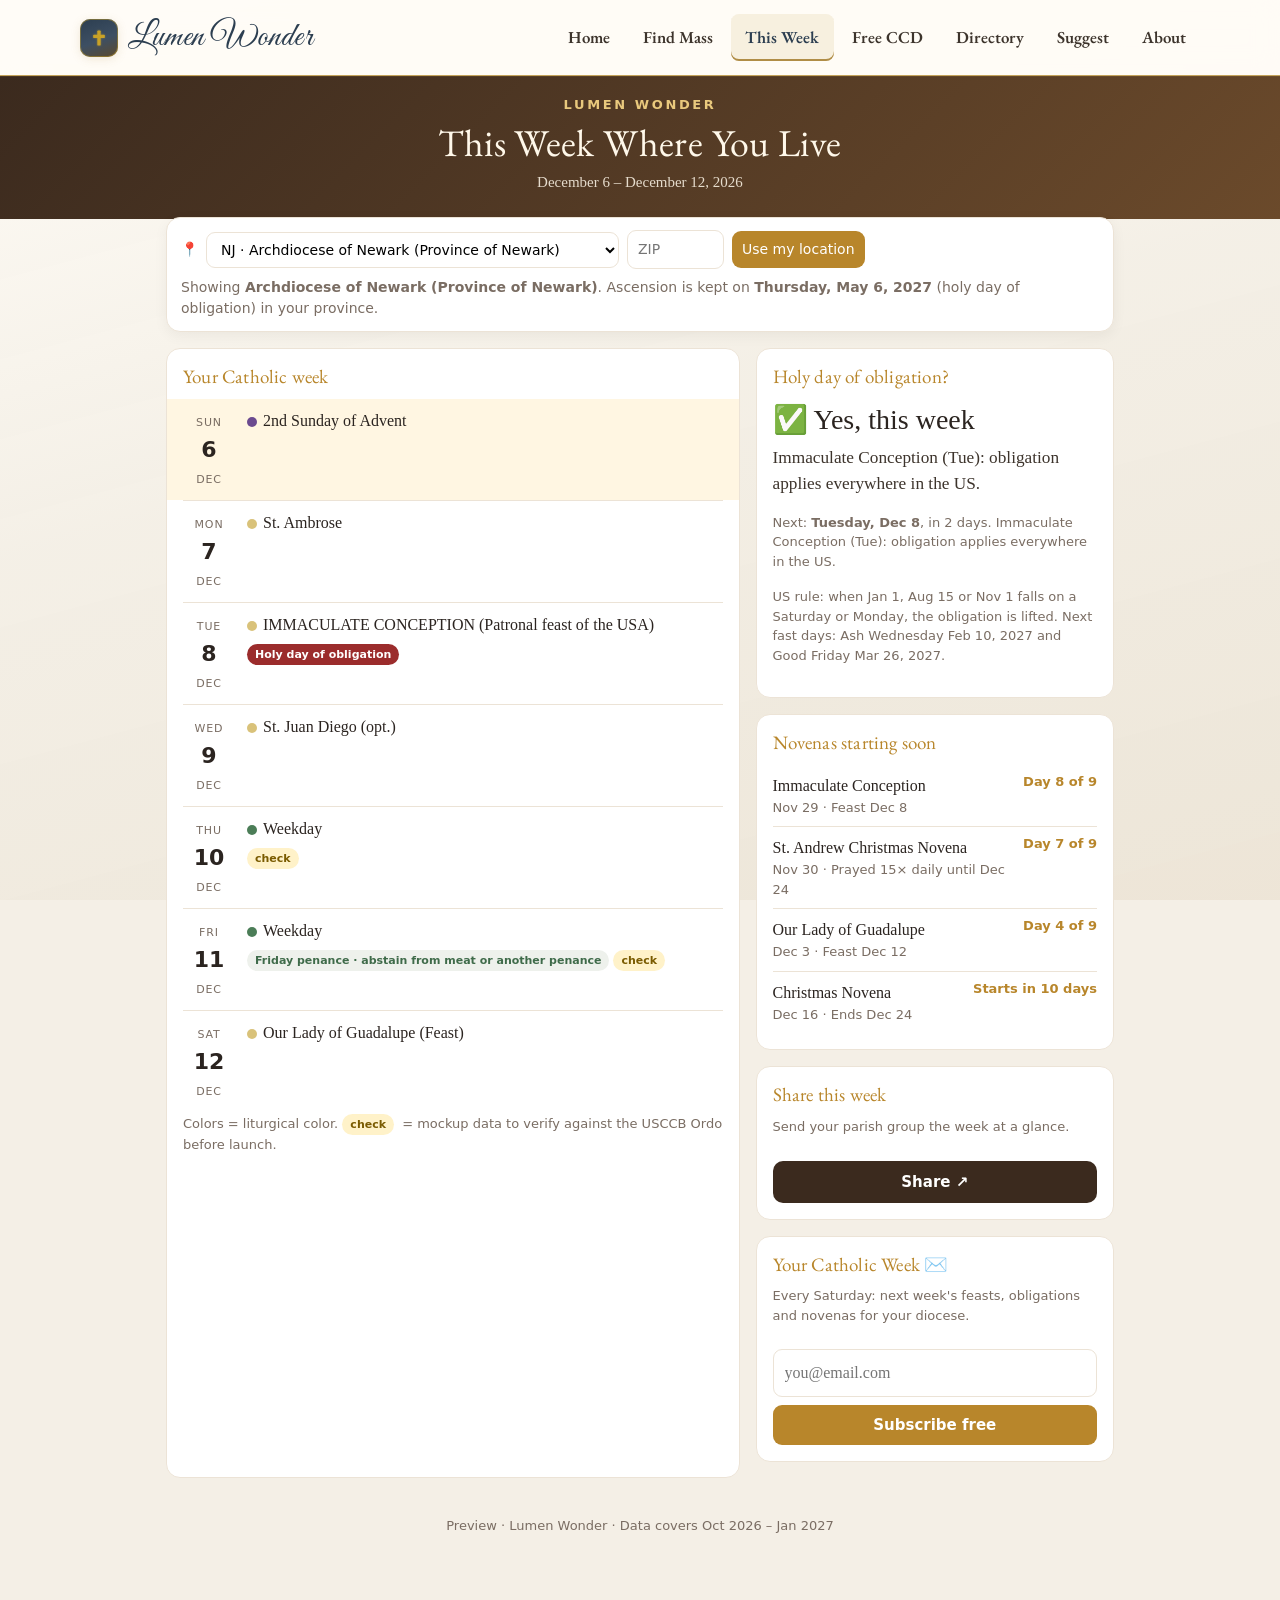
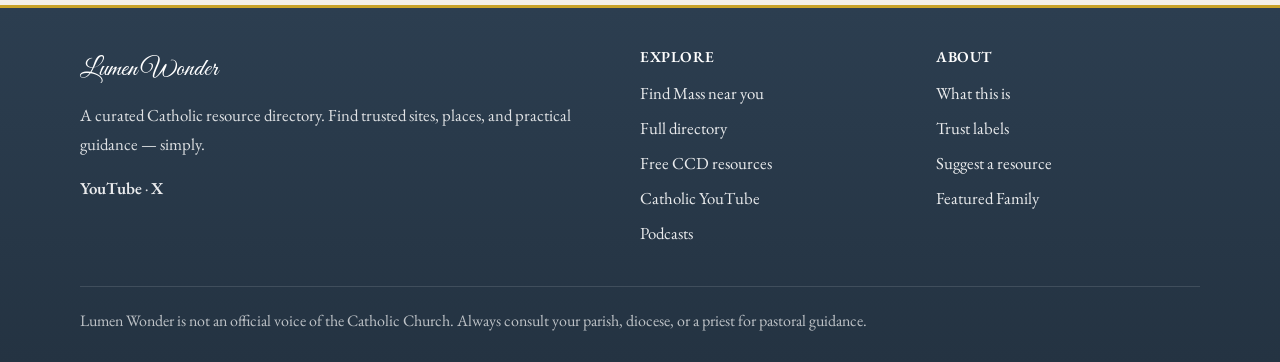
==== this-week.html @ 6d3cb836 "Add This Week tab: location-aware Catholic week page" ====
<!DOCTYPE html>
<html lang="en">
<head>
  <meta charset="UTF-8">
  <meta name="viewport" content="width=device-width, initial-scale=1.0">
  <title>This Week Where You Live — Lumen Wonder</title>
  <meta name="description" content="Your Catholic week by location: feasts, holy days of obligation, Friday abstinence, and novenas starting soon.">
  <link rel="preconnect" href="https://fonts.googleapis.com">
  <link rel="preconnect" href="https://fonts.gstatic.com" crossorigin>
  <link href="https://fonts.googleapis.com/css2?family=EB+Garamond:ital,wght@0,400;0,500;0,600;0,700;1,400;1,500&family=Great+Vibes&display=swap" rel="stylesheet">
  <link rel="stylesheet" href="css/styles.css">
<style>
.tw{--bg:#fbf7f0;--card:#fff;--ink:#2b2420;--mute:#7a6d63;--gold:#b8862b;--red:#9b2c2c;--green:#3f6b4a;--violet:#5b3f7a;--line:#ece3d6}
.tw *{box-sizing:border-box}
.tw{margin:0;font:16px/1.5 Georgia,"Times New Roman",serif;background:var(--bg);color:var(--ink)}
.tw .tw-hero{background:linear-gradient(135deg,#3b2a1e,#6b4a2b);color:#fff8ea;padding:22px 20px 26px;text-align:center}
.tw .tw-hero .brand{font:600 13px/1 system-ui,sans-serif;letter-spacing:.2em;text-transform:uppercase;color:#e9c97d}
.tw .tw-hero h1{margin:8px 0 4px;font-size:clamp(26px,5vw,38px);font-weight:normal}
.tw .tw-hero p{margin:0;opacity:.85;font-size:15px}
.tw .wrap{max-width:980px;margin:0 auto;padding:16px}
.tw .loc{display:flex;flex-wrap:wrap;gap:8px;align-items:center;background:var(--card);border:1px solid var(--line);border-radius:14px;padding:12px 14px;margin-top:-18px;box-shadow:0 4px 14px #0000000d;font-family:system-ui,sans-serif;font-size:14px}
.tw .loc select,.tw .loc button,.tw .loc input{font:inherit;padding:8px 10px;border-radius:9px;border:1px solid var(--line);background:#fff}
.tw .loc button{background:var(--gold);color:#fff;border:0;cursor:pointer}
.tw .loc .where{flex-basis:100%;color:var(--mute)}
.tw .grid{display:grid;grid-template-columns:1.6fr 1fr;gap:16px;margin-top:16px}
@media(max-width:760px){.tw .grid{grid-template-columns:1fr}}
.tw .card{background:var(--card);border:1px solid var(--line);border-radius:14px;padding:16px}
.tw .card h2{margin:0 0 10px;font-size:19px;font-weight:normal;color:var(--gold)}
.tw .day{display:flex;gap:12px;padding:10px 0;border-top:1px solid var(--line)}
.tw .day:first-of-type{border-top:0}
.tw .day.today{background:#fff6e2;margin:0 -16px;padding:10px 16px}
.tw .date{min-width:52px;text-align:center;font-family:system-ui,sans-serif}
.tw .date b{display:block;font-size:22px}
.tw .date small{color:var(--mute);text-transform:uppercase;font-size:11px;letter-spacing:.08em}
.tw .dot{width:10px;height:10px;border-radius:50%;display:inline-block;margin-right:6px;vertical-align:middle}
.tw .tags{margin-top:4px}
.tw .tag{display:inline-block;font:600 11px/1 system-ui,sans-serif;padding:5px 8px;border-radius:20px;margin:2px 4px 0 0}
.tw .t-hdo{background:var(--red);color:#fff}
.tw .t-lift{background:#f1e4e4;color:var(--red)}
.tw .t-abs{background:#eef1ec;color:var(--green)}
.tw .t-fast{background:#ede6f3;color:var(--violet)}
.tw .t-unc{background:#fff2c9;color:#7a5b00}
.tw .nov{display:flex;justify-content:space-between;gap:10px;padding:9px 0;border-top:1px solid var(--line)}
.tw .nov:first-of-type{border-top:0}
.tw .cd{font:700 13px system-ui,sans-serif;color:var(--gold);white-space:nowrap}
.tw .hdo-big{font-size:28px;margin:4px 0}
.tw .share{width:100%;padding:12px;border:0;border-radius:10px;background:#3b2a1e;color:#fff;font:600 15px system-ui,sans-serif;cursor:pointer;margin-top:8px}
.tw .sub input{width:100%;padding:11px;border:1px solid var(--line);border-radius:9px;font:inherit;margin:8px 0}
.tw .sub button{width:100%;padding:11px;border:0;border-radius:9px;background:var(--gold);color:#fff;font:600 15px system-ui,sans-serif}
.tw .muted{color:var(--mute);font-size:13px;font-family:system-ui,sans-serif}
.tw .tw-foot{text-align:center;padding:24px;color:var(--mute);font:13px system-ui,sans-serif}
.tw .side>.card{margin-bottom:16px}
.tw{background:transparent}
.tw .tw-hero h1,.tw .tw-hero p{color:#fff8ea !important}
</style>
</head>
<body data-page="this-week">
  <div data-site-header></div>
  <main class="tw">

<section class="tw-hero"><div class="brand">Lumen Wonder</div><h1>This Week Where You Live</h1><p id="range"></p></section>
<div class="wrap">
 <div class="loc">📍 <select id="state"></select><input id="zip" placeholder="ZIP" size="6" inputmode="numeric"><button id="geo">Use my location</button>
 <div class="where" id="where"></div></div>
 <div class="grid">
  <div class="card"><h2>Your Catholic week</h2><div id="week"></div>
   <p class="muted">Colors = liturgical color. <span class="tag t-unc">check</span> = mockup data to verify against the USCCB Ordo before launch.</p></div>
  <div class="side">
   <div class="card"><h2>Holy day of obligation?</h2><div id="hdo"></div></div>
   <div class="card"><h2>Novenas starting soon</h2><div id="nov"></div></div>
   <div class="card"><h2>Share this week</h2><p class="muted">Send your parish group the week at a glance.</p><button class="share" id="share">Share ↗</button></div>
   <div class="card sub"><h2>Your Catholic Week ✉️</h2><p class="muted">Every Saturday: next week's feasts, obligations and novenas for your diocese.</p><input placeholder="you@email.com"><button type="button" onclick="alert('Mockup only, signup not connected.')">Subscribe free</button></div>
  </div>
 </div>
</div>
<p class="tw-foot">Preview · Lumen Wonder · Data covers Oct 2026 – Jan 2027</p>

  </main>
  <div data-site-footer></div>
  <script src="js/data.js"></script>
  <script src="js/components.js"></script>
  <script src="js/search.js"></script>
  <script src="js/location.js"></script>
  <script src="js/app.js"></script>
  <script>
// Provinces that KEEP Ascension on Thursday (all other US provinces transfer to Sunday)
const THU_ASC=["Boston","Hartford","New York","Newark","Philadelphia","Omaha"];
const ST={NJ:["Newark","Archdiocese of Newark (Province of Newark)"],NY:["New York","Archdiocese of New York (Province of New York)"],PA:["Philadelphia","Archdiocese of Philadelphia"],MA:["Boston","Archdiocese of Boston"],CT:["Hartford","Archdiocese of Hartford"],NE:["Omaha","Archdiocese of Omaha"],CA:["Los Angeles","Archdiocese of Los Angeles"],TX:["San Antonio","Archdiocese of San Antonio / Galveston-Houston"],FL:["Miami","Archdiocese of Miami"],IL:["Chicago","Archdiocese of Chicago"],HI:["San Francisco","Diocese of Honolulu (Province of San Francisco)"],OH:["Cincinnati","Archdiocese of Cincinnati"],WA:["Seattle","Archdiocese of Seattle"]};
const ZIP={"07":"NJ","08":"NJ","10":"NY","11":"NY","19":"PA","02":"MA","06":"CT","68":"NE","90":"CA","77":"TX","33":"FL","60":"IL","96":"HI","45":"OH","98":"WA"};
// color: w white, r red, g green, v violet
const F={"2026-10-11":["28th Sunday in Ordinary Time","g"],"2026-10-13":["Tuesday, 28th Week in Ordinary Time","g"],"2026-10-12":["Monday, 28th Week in Ordinary Time","g"],"2026-10-14":["St. Callistus I, Pope & Martyr (opt.)","r"],"2026-10-15":["St. Teresa of Jesus (Ávila), Doctor","w"],"2026-10-16":["St. Hedwig / St. Margaret Mary Alacoque (opt.)","w"],"2026-10-17":["St. Ignatius of Antioch, Bishop & Martyr","r"],"2026-10-18":["29th Sunday in Ordinary Time","g"],"2026-10-19":["Sts. John de Brébeuf, Isaac Jogues & Companions","r"],"2026-10-20":["St. Paul of the Cross (opt.)","w"],"2026-10-22":["St. John Paul II (opt.)","w"],"2026-10-23":["St. John of Capistrano (opt.)","w"],"2026-10-24":["St. Anthony Mary Claret (opt.)","w"],"2026-10-25":["30th Sunday in Ordinary Time","g"],"2026-10-28":["Sts. Simon & Jude, Apostles","r"],"2026-11-01":["ALL SAINTS (Solemnity, on Sunday)","w"],"2026-11-02":["All Souls (Commemoration of All the Faithful Departed)","v"],"2026-11-03":["St. Martin de Porres (opt.)","w"],"2026-11-04":["St. Charles Borromeo","w"],"2026-11-08":["32nd Sunday in Ordinary Time","g"],"2026-11-09":["Dedication of the Lateran Basilica","w"],"2026-11-10":["St. Leo the Great","w"],"2026-11-11":["St. Martin of Tours","w"],"2026-11-12":["St. Josaphat","r"],"2026-11-13":["St. Frances Xavier Cabrini","w"],"2026-11-15":["33rd Sunday in Ordinary Time","g"],"2026-11-17":["St. Elizabeth of Hungary","w"],"2026-11-21":["Presentation of the Blessed Virgin Mary","w"],"2026-11-22":["OUR LORD JESUS CHRIST, KING OF THE UNIVERSE","w"],"2026-11-26":["Thanksgiving Day (US, Mass for Thanksgiving)","w"],"2026-11-29":["1st Sunday of Advent","v"],"2026-11-30":["St. Andrew, Apostle","r"],"2026-12-03":["St. Francis Xavier","w"],"2026-12-06":["2nd Sunday of Advent","v"],"2026-12-07":["St. Ambrose","w"],"2026-12-08":["IMMACULATE CONCEPTION (Patronal feast of the USA)","w"],"2026-12-09":["St. Juan Diego (opt.)","w"],"2026-12-12":["Our Lady of Guadalupe (Feast)","w"],"2026-12-13":["3rd Sunday of Advent (Gaudete)","v"],"2026-12-14":["St. John of the Cross","w"],"2026-12-20":["4th Sunday of Advent","v"],"2026-12-25":["THE NATIVITY OF THE LORD (Christmas)","w"],"2026-12-26":["St. Stephen, First Martyr","r"],"2026-12-27":["The Holy Family","w"],"2026-12-28":["Holy Innocents","r"],"2027-01-01":["MARY, HOLY MOTHER OF GOD","w"],"2027-01-03":["The Epiphany of the Lord (US: Sunday)","w"]};
const HDO={"2026-11-01":"All Saints falls on Sunday this year, so the obligation is met by Sunday Mass.","2026-12-08":"Immaculate Conception (Tue): obligation applies everywhere in the US.","2026-12-25":"Christmas (Fri): obligation.","2027-01-01":"Mary, Mother of God (Fri): obligation."};
const NOTE={"2026-11-02":"Not a holy day of obligation, but a beautiful day to attend Mass for the dead."};
const NOV=[["St. Jude","2026-10-19","Feast Oct 28"],["All Souls (Holy Souls)","2026-10-24","Ends Nov 1"],["Christ the King","2026-11-13","Feast Nov 22"],["Immaculate Conception","2026-11-29","Feast Dec 8"],["St. Andrew Christmas Novena","2026-11-30","Prayed 15× daily until Dec 24"],["Our Lady of Guadalupe","2026-12-03","Feast Dec 12"],["Christmas Novena","2026-12-16","Ends Dec 24"],["Mary, Mother of God","2026-12-23","Feast Jan 1"]];
const C={w:"#d9c27a",r:"#b23a3a",g:"#4b7d57",v:"#6b4a8f"};
const iso=d=>d.getFullYear()+"-"+String(d.getMonth()+1).padStart(2,"0")+"-"+String(d.getDate()).padStart(2,"0");
const fmt=(d,o)=>d.toLocaleDateString("en-US",o);
const sel=document.getElementById("state");
Object.keys(ST).sort().forEach(k=>sel.add(new Option(k+" · "+ST[k][1],k)));
sel.value=localStorage.lwState||"NJ";
function render(){
 const s=sel.value,[prov,dio]=ST[s];localStorage.lwState=s;
 const asc=THU_ASC.includes(prov)?"Ascension is kept on <b>Thursday, May 6, 2027</b> (holy day of obligation) in your province.":"Ascension moves to <b>Sunday, May 9, 2027</b> in your province.";
 document.getElementById("where").innerHTML="Showing <b>"+dio+"</b>. "+asc;
 const t=new Date();t.setHours(0,0,0,0);const st=new Date(t);st.setDate(t.getDate()-t.getDay());
 const en=new Date(st);en.setDate(st.getDate()+6);
 document.getElementById("range").textContent=fmt(st,{month:"long",day:"numeric"})+" – "+fmt(en,{month:"long",day:"numeric",year:"numeric"});
 let h="",hdoWeek=[];
 for(let i=0;i<7;i++){const d=new Date(st);d.setDate(st.getDate()+i);const k=iso(d);
  const f=F[k]||[d.getDay()==0?"Sunday — Lord's Day":"Weekday","g"];const tags=[];
  const solemn=/^[A-Z ,.()]{8}/.test(f[0]);
  if(HDO[k]){tags.push('<span class="tag t-hdo">Holy day of obligation</span>');hdoWeek.push([d,HDO[k]])}
  if(NOTE[k])tags.push('<span class="tag t-lift">Not obligatory</span>');
  if(d.getDay()==5&&!solemn)tags.push('<span class="tag t-abs">Friday penance · abstain from meat or another penance</span>');
  if(d.getDay()==5&&solemn)tags.push('<span class="tag t-lift">Solemnity: no Friday abstinence</span>');
  if(!F[k])tags.push('<span class="tag t-unc">check</span>');
  h+=`<div class="day ${+d==+t?"today":""}"><div class="date"><small>${fmt(d,{weekday:"short"})}</small><b>${d.getDate()}</b><small>${fmt(d,{month:"short"})}</small></div><div><span class="dot" style="background:${C[f[1]]}"></span>${f[0]}${NOTE[k]?'<div class="muted">'+NOTE[k]+"</div>":""}<div class="tags">${tags.join("")}</div></div></div>`}
 document.getElementById("week").innerHTML=h;
 const nx=Object.keys(HDO).find(k=>new Date(k+"T00:00")>=t);
 const nd=new Date(nx+"T00:00"),days=Math.round((nd-t)/864e5);
 document.getElementById("hdo").innerHTML=(hdoWeek.length?'<div class="hdo-big">✅ Yes, this week</div><p>'+hdoWeek.map(x=>x[1]).join("<br>")+"</p>":'<div class="hdo-big">No, not this week</div>')+`<p class="muted">Next: <b>${fmt(nd,{weekday:"long",month:"short",day:"numeric"})}</b>, in ${days} days. ${HDO[nx]}</p><p class="muted">US rule: when Jan 1, Aug 15 or Nov 1 falls on a Saturday or Monday, the obligation is lifted. Next fast days: Ash Wednesday Feb 10, 2027 and Good Friday Mar 26, 2027.</p>`;
 document.getElementById("nov").innerHTML=NOV.map(n=>[n,Math.round((new Date(n[1]+"T00:00")-t)/864e5)]).filter(x=>x[1]>-9).slice(0,4).map(([n,dd])=>`<div class="nov"><div>${n[0]}<div class="muted">${fmt(new Date(n[1]+"T00:00"),{month:"short",day:"numeric"})} · ${n[2]}</div></div><div class="cd">${dd>1?"Starts in "+dd+" days":dd==1?"Starts tomorrow":dd==0?"Starts today":"Day "+(1-dd)+" of 9"}</div></div>`).join("");
}
sel.onchange=render;
document.getElementById("zip").oninput=e=>{const z=ZIP[e.target.value.slice(0,2)];if(e.target.value.length>=5&&z){sel.value=z;render()}};
document.getElementById("geo").onclick=()=>{navigator.geolocation?navigator.geolocation.getCurrentPosition(p=>{/* mockup: crude lon-based guess; production = reverse-geocode to diocese */const lon=p.coords.longitude;sel.value=lon>-76?"NJ":lon>-90?"IL":lon>-105?"TX":"CA";render()},()=>alert("Location blocked, pick your state or ZIP.")):alert("Not supported")};
document.getElementById("share").onclick=()=>{const d={title:"This week where you live · Lumen Wonder",text:"Holy days, novenas & feasts for my diocese this week",url:location.href};navigator.share?navigator.share(d):(navigator.clipboard.writeText(d.url),alert("Link copied"))};
render();
</script>
</body>
</html>
---- css/styles.css ----
/* ==========================================================================
   Lumen Wonder — Design system
   Classic traditional Catholic feel: warm stone, soft gold, sacred peace
   (like standing in an old Italian church)
   ========================================================================== */

:root {
  /* Surfaces — parchment & limestone */
  --bg: #f4efe6;
  --surface: rgba(255, 252, 247, 0.94);
  --surface-solid: #fffcf7;
  --surface-soft: #f0e8db;
  --border: #e4d5b8;
  --border-strong: #c9a96e;
  --border-gold: #c4a35a;

  /* Text — deep charcoal / ink (high contrast for readability) */
  --text: #1a1512;
  --text-muted: #3d342c;
  --text-soft: #5c5248;

  /* Brand — ecclesiastical navy + warm classic gold */
  --navy: #2c3e50;
  --navy-hover: #1e2d3d;
  --navy-soft: #e8eef2;
  --blue: #4a6fa5;
  --blue-soft: #e6eef6;
  --sand: #b8956c;
  --sand-soft: #f5ede1;
  --gold: #b08d46;
  --gold-bright: #c9a227;
  --gold-deep: #8a6d32;
  --gold-soft: #f7f0df;
  --green: #3d5c48;
  --green-soft: #e6efe9;
  --purple: #5c4a6e;
  --purple-soft: #efeaf3;
  --warm-gray: #6b635c;
  --warm-gray-soft: #f0ebe5;
  --brown: #7a5535;
  --brown-soft: #f4ebe2;
  --burgundy: #6b3a3a;

  /* Feedback */
  --focus: #b08d46;
  --shadow-sm: 0 1px 3px rgba(42, 34, 28, 0.08);
  --shadow: 0 6px 20px rgba(42, 34, 28, 0.1);
  --shadow-lg: 0 14px 40px rgba(42, 34, 28, 0.12);
  --shadow-gold: 0 2px 10px rgba(176, 141, 70, 0.18);

  /* Layout */
  --radius: 12px;
  --radius-lg: 16px;
  --radius-full: 9999px;
  --max: 1120px;
  --header-h: 76px;

  /* Type — EB Garamond sitewide; Great Vibes for logo only (larger for seniors) */
  --font: "EB Garamond", Garamond, Georgia, "Times New Roman", serif;
  --font-display: "EB Garamond", Garamond, Georgia, "Times New Roman", serif;
  --font-logo: "Great Vibes", cursive;
  --leading: 1.7;
  --font-size-base: 1.25rem; /* 20px — senior-friendly */

  /* Page church interiors — heavy parchment veil so text stays easy to read */
  --page-bg-image: none;
  --page-bg-overlay: linear-gradient(
    165deg,
    rgba(255, 252, 247, 0.93) 0%,
    rgba(244, 239, 230, 0.9) 45%,
    rgba(236, 228, 214, 0.92) 100%
  );
}

/* Reset */
*,
*::before,
*::after {
  box-sizing: border-box;
}

html {
  scroll-behavior: smooth;
}

body {
  margin: 0;
  font-family: var(--font);
  font-size: var(--font-size-base);
  line-height: var(--leading);
  color: var(--text);
  background-color: var(--bg);
  -webkit-font-smoothing: antialiased;
  min-height: 100vh;
  position: relative;
}

/* Fixed church photo + soft veil — content stays readable */
body::before {
  content: "";
  position: fixed;
  inset: 0;
  z-index: -2;
  background-color: var(--bg);
  background-image: var(--page-bg-image);
  background-size: cover;
  background-position: center;
  background-repeat: no-repeat;
  background-attachment: fixed;
}

body::after {
  content: "";
  position: fixed;
  inset: 0;
  z-index: -1;
  background: var(--page-bg-overlay);
  pointer-events: none;
}

/* Per-page historic church backgrounds */
body[data-page="home"] {
  --page-bg-image: url("../assets/backgrounds/home-st-peters.jpg");
}
body[data-page="find-mass"] {
  --page-bg-image: url("../assets/backgrounds/find-mass-notre-dame.jpg");
}
body[data-page="directory"] {
  --page-bg-image: url("../assets/backgrounds/directory-sagrada.jpg");
}
body[data-page="suggest"] {
  --page-bg-image: url("../assets/backgrounds/suggest-poland.jpg");
}
body[data-page="about"] {
  --page-bg-image: url("../assets/backgrounds/about-us-shrine.jpg");
}
body[data-page="free-ccd"] {
  --page-bg-image: url("../assets/backgrounds/directory-sagrada.jpg");
}

@media (max-width: 720px) {
  body::before {
    background-attachment: scroll;
  }
}

img {
  max-width: 100%;
  display: block;
}

a {
  color: var(--blue);
  text-decoration: none;
}
a:hover {
  text-decoration: underline;
}

button,
input,
select {
  font: inherit;
}

h1,
h2,
h3,
h4 {
  margin: 0 0 0.5em;
  color: var(--navy);
  line-height: 1.25;
  letter-spacing: 0.01em;
  font-family: var(--font-display);
  font-weight: 600;
}

h1 {
  font-size: clamp(2.65rem, 5vw, 3.65rem);
  font-weight: 600;
}
h2 {
  font-size: clamp(2rem, 3.5vw, 2.6rem);
}
h3 {
  font-size: 1.5rem;
}

p {
  margin: 0 0 1rem;
  color: var(--text-muted);
  font-size: 1.08em;
}

/* Subtle gold accent under major section titles */
.section-header h2 {
  position: relative;
  padding-bottom: 0.35rem;
}

.section-header h2::after {
  content: "";
  display: block;
  width: 3rem;
  height: 2px;
  margin-top: 0.45rem;
  background: linear-gradient(90deg, var(--gold-bright), transparent);
  border-radius: 2px;
}

/* Layout */
.container {
  width: min(100% - 2rem, var(--max));
  margin-inline: auto;
}

.section {
  padding: 3rem 0;
}

.section--tight {
  padding: 2rem 0;
}

.section-header {
  display: flex;
  flex-wrap: wrap;
  align-items: end;
  justify-content: space-between;
  gap: 1rem;
  margin-bottom: 1.5rem;
}

.section-header p {
  margin: 0;
  max-width: 36rem;
}

/* --------------------------------------------------------------------------
   Header
   -------------------------------------------------------------------------- */
.site-header {
  position: sticky;
  top: 0;
  z-index: 50;
  height: var(--header-h);
  background: rgba(255, 252, 247, 0.92);
  backdrop-filter: blur(12px);
  border-bottom: 1px solid var(--border-gold);
  box-shadow: 0 1px 0 rgba(176, 141, 70, 0.12), var(--shadow-sm);
}

.site-header__inner {
  height: 100%;
  display: flex;
  align-items: center;
  justify-content: space-between;
  gap: 1rem;
}

.logo {
  display: inline-flex;
  align-items: center;
  gap: 0.6rem;
  color: var(--navy);
  font-family: var(--font-logo);
  font-weight: 400;
  font-size: 2.15rem;
  letter-spacing: 0.02em;
  text-decoration: none;
  line-height: 1.1;
}

.logo:hover {
  text-decoration: none;
  color: var(--navy-hover);
}

.logo__mark {
  width: 38px;
  height: 38px;
  border-radius: 10px;
  background: linear-gradient(160deg, #2c3e50 0%, #3d4f63 55%, #5c4a2e 100%);
  color: var(--gold-bright);
  display: grid;
  place-items: center;
  box-shadow: inset 0 0 0 1px rgba(201, 162, 39, 0.45), var(--shadow-gold);
}

.logo__cross {
  display: block;
  color: var(--gold-bright);
  filter: drop-shadow(0 0 1px rgba(201, 162, 39, 0.5));
}

.logo__text {
  font-family: var(--font-logo);
}

.nav {
  display: flex;
  align-items: center;
  gap: 0.25rem;
}

.nav a {
  color: var(--text-muted);
  font-weight: 600;
  font-size: 1.05rem;
  padding: 0.55rem 0.9rem;
  border-radius: 8px;
  text-decoration: none;
  transition: background 0.15s, color 0.15s;
}

.nav a:hover,
.nav a[aria-current="page"] {
  color: var(--navy);
  background: var(--gold-soft);
  text-decoration: none;
  box-shadow: inset 0 -2px 0 var(--gold);
}

.nav-toggle {
  display: none;
  border: 1px solid var(--border);
  background: var(--surface);
  border-radius: 8px;
  padding: 0.45rem 0.65rem;
  color: var(--navy);
  cursor: pointer;
}

@media (max-width: 720px) {
  .nav-toggle {
    display: inline-flex;
  }

  .nav {
    display: none;
    position: absolute;
    top: var(--header-h);
    left: 0;
    right: 0;
    flex-direction: column;
    align-items: stretch;
    background: var(--surface);
    border-bottom: 1px solid var(--border);
    padding: 0.75rem;
    gap: 0.25rem;
    box-shadow: var(--shadow);
  }

  .nav.is-open {
    display: flex;
  }
}

/* --------------------------------------------------------------------------
   Buttons
   -------------------------------------------------------------------------- */
.btn {
  display: inline-flex;
  align-items: center;
  justify-content: center;
  gap: 0.5rem;
  border: none;
  border-radius: 10px;
  padding: 0.9rem 1.4rem;
  font-weight: 600;
  font-size: 1.12rem;
  cursor: pointer;
  text-decoration: none;
  transition: background 0.15s, transform 0.1s, box-shadow 0.15s, border-color 0.15s;
  white-space: nowrap;
}

.btn:hover {
  text-decoration: none;
}

.btn:active {
  transform: translateY(1px);
}

.btn--primary {
  background: linear-gradient(180deg, #33495f 0%, var(--navy) 100%);
  color: #fffcf7;
  border: 1px solid var(--gold-deep);
  box-shadow: inset 0 1px 0 rgba(201, 162, 39, 0.25), var(--shadow-sm);
}
.btn--primary:hover {
  background: linear-gradient(180deg, #3a526a 0%, var(--navy-hover) 100%);
  color: #fffcf7;
  box-shadow: var(--shadow-gold);
}

.btn--secondary {
  background: var(--surface-solid);
  color: var(--navy);
  border: 1px solid var(--border-gold);
  box-shadow: 0 0 0 1px rgba(201, 162, 39, 0.08);
}
.btn--secondary:hover {
  background: var(--gold-soft);
  color: var(--navy);
  border-color: var(--gold);
}

.btn--ghost {
  background: transparent;
  color: var(--navy);
  border: 1px solid transparent;
}
.btn--ghost:hover {
  border-color: var(--border-gold);
  background: var(--gold-soft);
  color: var(--navy);
}

.btn--lg {
  padding: 1.05rem 1.55rem;
  font-size: 1.18rem;
  border-radius: 12px;
}

/* --------------------------------------------------------------------------
   Search bar (hero-scale)
   -------------------------------------------------------------------------- */
.search-bar {
  width: 100%;
  max-width: 720px;
}

.search-bar__form {
  display: flex;
  gap: 0.6rem;
  background: var(--surface-solid);
  border: 1px solid var(--border-gold);
  border-radius: var(--radius-lg);
  padding: 0.45rem;
  box-shadow: var(--shadow-lg);
  transition: border-color 0.15s, box-shadow 0.15s;
}

.search-bar__form:focus-within {
  border-color: var(--gold);
  box-shadow: 0 0 0 4px rgba(176, 141, 70, 0.18), var(--shadow-lg);
}

.search-bar__icon {
  display: grid;
  place-items: center;
  padding-left: 0.75rem;
  color: var(--text-soft);
  flex-shrink: 0;
}

.search-bar__input {
  flex: 1;
  min-width: 0;
  border: none;
  background: transparent;
  padding: 0.95rem 0.5rem;
  font-size: 1.28rem;
  color: var(--text);
  outline: none;
}

.search-bar__input::placeholder {
  color: var(--text-soft);
}

.search-bar--compact .search-bar__form {
  box-shadow: var(--shadow-sm);
  border-radius: var(--radius);
  padding: 0.3rem;
}

.search-bar--compact .search-bar__input {
  padding: 0.75rem 0.4rem;
  font-size: 1.1rem;
}

@media (max-width: 560px) {
  .search-bar__form {
    flex-direction: column;
    gap: 0.5rem;
  }

  .search-bar__icon {
    display: none;
  }

  .search-bar__input {
    padding: 0.75rem 0.85rem;
  }

  .search-bar .btn {
    width: 100%;
  }
}

/* --------------------------------------------------------------------------
   Hero
   -------------------------------------------------------------------------- */
.hero {
  padding: 2.25rem 0 1.75rem;
  background: transparent;
}

/* Free CCD page */
.page-hero__lead {
  font-size: 1.25rem;
  color: var(--text-muted);
  max-width: 42rem;
}

.prose-wide {
  max-width: 48rem;
}

.ccd-intro {
  background: var(--surface-solid);
  border: 1px solid var(--border);
  border-radius: var(--radius-lg);
  padding: 1.5rem 1.5rem 1.25rem;
  box-shadow: var(--shadow-sm);
}

.ccd-intro p {
  font-size: 1.1rem;
  color: var(--text-muted);
}

.ccd-intro p:last-child {
  margin-bottom: 0;
}

.ccd-intro__meta {
  font-size: 1.05rem !important;
  color: var(--text-soft) !important;
}

.ccd-table-wrap {
  overflow-x: auto;
  background: var(--surface-solid);
  border: 1px solid var(--border);
  border-radius: var(--radius-lg);
  box-shadow: var(--shadow-sm);
}

.ccd-table {
  width: 100%;
  border-collapse: collapse;
  font-size: 1.05rem;
}

.ccd-table th,
.ccd-table td {
  padding: 1rem 1.1rem;
  text-align: left;
  vertical-align: top;
  border-bottom: 1px solid var(--border);
}

.ccd-table th {
  font-size: 0.95rem;
  font-weight: 700;
  color: var(--navy);
  background: var(--sand-soft);
  white-space: nowrap;
}

.ccd-table tbody tr:last-child td {
  border-bottom: none;
}

.ccd-table tbody tr:hover {
  background: rgba(245, 237, 225, 0.45);
}

.ccd-table__name {
  font-weight: 700;
  color: var(--navy);
  text-decoration: none;
}

.ccd-table__name:hover {
  color: var(--burgundy);
  text-decoration: underline;
}

.ccd-table td:nth-child(2) {
  white-space: nowrap;
  font-weight: 600;
  color: var(--text);
}

@media (max-width: 720px) {
  .ccd-table thead {
    display: none;
  }

  .ccd-table,
  .ccd-table tbody,
  .ccd-table tr,
  .ccd-table td {
    display: block;
    width: 100%;
  }

  .ccd-table tr {
    padding: 1rem 1.1rem;
    border-bottom: 1px solid var(--border);
  }

  .ccd-table tr:last-child {
    border-bottom: none;
  }

  .ccd-table td {
    border: none;
    padding: 0.25rem 0;
  }

  .ccd-table td::before {
    display: block;
    font-size: 0.85rem;
    font-weight: 700;
    color: var(--gold);
    margin-bottom: 0.15rem;
  }

  .ccd-table td:nth-child(1)::before {
    content: "Website / Page Name";
  }
  .ccd-table td:nth-child(2)::before {
    content: "Country";
  }
  .ccd-table td:nth-child(3)::before {
    content: "What is available";
  }
  .ccd-table td:nth-child(4)::before {
    content: "Direct link";
  }

  .ccd-table td:nth-child(4) {
    margin-top: 0.5rem;
  }
}

/* Featured Family (home) */
.featured-family {
  max-width: 36rem;
  margin-inline: auto;
  text-align: center;
  background: var(--surface-solid);
  border: 1px solid var(--border);
  border-radius: var(--radius-lg);
  padding: 1.75rem 1.5rem;
  box-shadow: var(--shadow-sm);
}

.featured-family__label {
  margin: 0 0 0.35rem;
  font-size: 0.9rem;
  font-weight: 600;
  letter-spacing: 0.06em;
  text-transform: uppercase;
  color: var(--gold);
}

.featured-family__name {
  margin: 0 0 0.5rem;
  font-family: var(--font-display);
  font-size: 1.75rem;
  font-weight: 600;
  color: var(--navy);
}

.featured-family__blurb {
  margin: 0 0 1.15rem;
  font-size: 1.1rem;
  color: var(--text-muted);
}

.featured-family__links {
  display: flex;
  flex-wrap: wrap;
  justify-content: center;
  gap: 0.6rem;
}

.site-footer__social {
  margin-top: 0.75rem !important;
}

.site-footer__social a {
  font-weight: 600;
}

.hero__inner {
  display: flex;
  flex-direction: column;
  align-items: center;
  text-align: center;
  gap: 0.85rem;
}

.hero__eyebrow {
  display: inline-flex;
  align-items: center;
  gap: 0.4rem;
  font-size: 1.05rem;
  font-weight: 600;
  color: var(--gold-deep);
  background: var(--gold-soft);
  border: 1px solid var(--border-gold);
  padding: 0.4rem 0.95rem;
  border-radius: var(--radius-full);
}

/* Keep the main headline on a single line */
.hero h1 {
  margin: 0;
  max-width: none;
  white-space: nowrap;
  font-size: clamp(1.35rem, 3.6vw, 2.75rem);
  text-shadow: 0 1px 0 rgba(255, 252, 247, 0.65);
}

.hero__family {
  width: 100%;
  max-width: 32rem;
  margin-top: 0.25rem;
}

.hero__family .featured-family {
  padding: 1.15rem 1.25rem;
  max-width: none;
}

.hero__family .featured-family__name {
  font-size: 1.45rem;
}

.hero__family .featured-family__blurb {
  margin-bottom: 0.85rem;
  font-size: 1rem;
}

.hero__family .featured-family__label {
  font-size: 0.8rem;
}

.hero__sub {
  max-width: 40rem;
  margin: 0;
  font-size: 1.25rem;
  color: var(--text-muted);
  text-shadow: 0 1px 0 rgba(255, 252, 247, 0.5);
}

.hero__search {
  width: 100%;
  display: flex;
  justify-content: center;
  margin-top: 0.5rem;
}

.hero__hints {
  display: flex;
  flex-wrap: wrap;
  justify-content: center;
  gap: 0.5rem;
  margin-top: 0.25rem;
}

.hint-chip {
  font-size: 1rem;
  color: var(--text-muted);
  background: var(--surface-solid);
  border: 1px solid var(--border);
  padding: 0.45rem 0.9rem;
  border-radius: var(--radius-full);
  cursor: pointer;
  transition: border-color 0.15s, color 0.15s, background 0.15s;
}

.hint-chip:hover {
  border-color: var(--blue);
  color: var(--navy);
  background: var(--blue-soft);
}

/* --------------------------------------------------------------------------
   Category grid
   -------------------------------------------------------------------------- */
.category-grid {
  display: grid;
  grid-template-columns: repeat(3, 1fr);
  gap: 1rem;
}

@media (max-width: 900px) {
  .category-grid {
    grid-template-columns: repeat(2, 1fr);
  }
}

@media (max-width: 520px) {
  .category-grid {
    grid-template-columns: 1fr;
  }
}

.category-card {
  display: flex;
  flex-direction: column;
  gap: 0.75rem;
  background: var(--surface-solid);
  border: 1px solid var(--border);
  border-radius: var(--radius-lg);
  padding: 1.25rem 1.2rem;
  text-decoration: none;
  color: inherit;
  box-shadow: var(--shadow-sm);
  transition: transform 0.15s, box-shadow 0.15s, border-color 0.15s;
  min-height: 148px;
  border-top: 3px solid var(--gold);
}

.category-card:hover {
  transform: translateY(-2px);
  box-shadow: var(--shadow-gold);
  border-color: var(--border-gold);
  text-decoration: none;
}

.category-card__icon {
  width: 48px;
  height: 48px;
  border-radius: 12px;
  display: grid;
  place-items: center;
  flex-shrink: 0;
}

.category-card__icon svg {
  width: 24px;
  height: 24px;
}

.category-card__icon--navy {
  background: var(--gold-soft);
  color: var(--gold-deep);
  box-shadow: inset 0 0 0 1px rgba(176, 141, 70, 0.2);
}
.category-card__icon--blue {
  background: var(--blue-soft);
  color: var(--blue);
  box-shadow: inset 0 0 0 1px rgba(176, 141, 70, 0.12);
}
.category-card__icon--sand {
  background: var(--sand-soft);
  color: var(--gold-deep);
  box-shadow: inset 0 0 0 1px rgba(176, 141, 70, 0.2);
}
.category-card__icon--green {
  background: var(--green-soft);
  color: var(--green);
  box-shadow: inset 0 0 0 1px rgba(176, 141, 70, 0.12);
}
.category-card__icon--purple {
  background: var(--purple-soft);
  color: var(--purple);
  box-shadow: inset 0 0 0 1px rgba(176, 141, 70, 0.12);
}

.category-card__title {
  margin: 0;
  font-size: 1.25rem;
  font-weight: 700;
  color: var(--navy);
  letter-spacing: -0.015em;
  font-family: var(--font-display);
}

.category-card__desc {
  margin: 0;
  font-size: 1.05rem;
  color: var(--text-muted);
  line-height: 1.5;
}

.category-card__arrow {
  margin-top: auto;
  font-size: 1rem;
  font-weight: 600;
  color: var(--blue);
}

/* --------------------------------------------------------------------------
   Trust badges
   -------------------------------------------------------------------------- */
.trust-badge {
  display: inline-flex;
  align-items: center;
  gap: 0.3rem;
  font-size: 0.85rem;
  font-weight: 600;
  letter-spacing: 0.01em;
  padding: 0.28rem 0.65rem;
  border-radius: var(--radius-full);
  white-space: nowrap;
  line-height: 1.2;
}

.trust-badge--official-church {
  background: var(--green-soft);
  color: var(--green);
}
.trust-badge--diocesan {
  background: var(--navy-soft);
  color: var(--navy);
}
.trust-badge--parish-shrine {
  background: var(--blue-soft);
  color: var(--blue);
}
.trust-badge--apostolate {
  background: var(--purple-soft);
  color: var(--purple);
}
.trust-badge--media {
  background: var(--brown-soft);
  color: var(--brown);
}
.trust-badge--independent {
  background: var(--warm-gray-soft);
  color: var(--warm-gray);
}

/* --------------------------------------------------------------------------
   Resource cards
   -------------------------------------------------------------------------- */
.resource-grid {
  display: grid;
  grid-template-columns: repeat(2, 1fr);
  gap: 1rem;
}

@media (max-width: 720px) {
  .resource-grid {
    grid-template-columns: 1fr;
  }
}

.resource-card {
  display: flex;
  flex-direction: column;
  gap: 0.75rem;
  background: var(--surface-solid);
  border: 1px solid var(--border);
  border-radius: var(--radius-lg);
  padding: 1.35rem;
  box-shadow: var(--shadow-sm);
  transition: box-shadow 0.15s, border-color 0.15s;
}

.resource-card:hover {
  box-shadow: var(--shadow-gold);
  border-color: var(--border-gold);
}

.resource-card--free-ccd {
  border-left: 3px solid var(--gold-bright);
}

.meta-pill--gold {
  background: var(--gold-soft);
  border-color: var(--border-gold);
  color: var(--gold-deep);
  font-weight: 700;
}

/* Search term highlights */
.search-highlight,
mark.search-highlight {
  background: linear-gradient(180deg, rgba(201, 162, 39, 0.35), rgba(201, 162, 39, 0.22));
  color: inherit;
  padding: 0 0.15em;
  border-radius: 3px;
  font-weight: 600;
  box-decoration-break: clone;
  -webkit-box-decoration-break: clone;
}

.callout--gold {
  background: var(--gold-soft);
  border: 1px solid var(--border-gold);
}

.resource-card__top {
  display: flex;
  flex-wrap: wrap;
  align-items: flex-start;
  justify-content: space-between;
  gap: 0.5rem;
}

.resource-card__name {
  margin: 0;
  font-size: 1.35rem;
  font-weight: 700;
  color: var(--navy);
  letter-spacing: -0.015em;
  font-family: var(--font-display);
}

.resource-card__name a {
  color: inherit;
  text-decoration: none;
}
.resource-card__name a:hover {
  color: var(--blue);
  text-decoration: underline;
}

.resource-card__desc {
  margin: 0;
  font-size: 1.15rem;
  color: var(--text-muted);
  flex: 1;
}

.resource-card__meta {
  display: flex;
  flex-wrap: wrap;
  gap: 0.4rem;
  align-items: center;
}

.meta-pill {
  font-size: 0.9rem;
  font-weight: 500;
  color: var(--text-muted);
  background: var(--surface-soft);
  border: 1px solid var(--border);
  padding: 0.28rem 0.65rem;
  border-radius: var(--radius-full);
}

.resource-card__footer {
  display: flex;
  flex-wrap: wrap;
  align-items: center;
  justify-content: space-between;
  gap: 0.75rem;
  margin-top: 0.25rem;
  padding-top: 0.85rem;
  border-top: 1px solid var(--border);
}

.resource-card__link {
  display: inline-flex;
  align-items: center;
  gap: 0.35rem;
  font-weight: 600;
  font-size: 1.05rem;
  color: var(--navy);
  text-decoration: none;
}

.resource-card__link:hover {
  color: var(--blue);
  text-decoration: underline;
}

/* --------------------------------------------------------------------------
   Filters
   -------------------------------------------------------------------------- */
.filter-bar {
  display: flex;
  flex-wrap: wrap;
  gap: 0.75rem;
  align-items: end;
  background: var(--surface-solid);
  border: 1px solid var(--border);
  border-radius: var(--radius-lg);
  padding: 1rem;
  margin-bottom: 1.5rem;
  box-shadow: var(--shadow-sm);
}

.filter-field {
  display: flex;
  flex-direction: column;
  gap: 0.35rem;
  flex: 1;
  min-width: 160px;
}

.filter-field label {
  font-size: 0.95rem;
  font-weight: 600;
  color: var(--text-muted);
}

.filter-field select {
  appearance: none;
  background: var(--bg) url("data:image/svg+xml,%3Csvg xmlns='http://www.w3.org/2000/svg' width='12' height='12' viewBox='0 0 12 12'%3E%3Cpath fill='%235c6570' d='M6 8L1 3h10z'/%3E%3C/svg%3E")
    no-repeat right 0.85rem center;
  border: 1px solid var(--border);
  border-radius: 8px;
  padding: 0.7rem 2rem 0.7rem 0.85rem;
  color: var(--text);
  cursor: pointer;
  font-size: 1.05rem;
}

.filter-field select:focus {
  outline: none;
  border-color: var(--blue);
  box-shadow: 0 0 0 3px rgba(74, 124, 155, 0.15);
}

.filter-bar__actions {
  display: flex;
  gap: 0.5rem;
  flex-wrap: wrap;
}

.results-meta {
  display: flex;
  flex-wrap: wrap;
  align-items: center;
  justify-content: space-between;
  gap: 0.75rem;
  margin-bottom: 1rem;
  font-size: 1.05rem;
  color: var(--text-muted);
}

.results-meta strong {
  color: var(--navy);
}

/* Empty state */
.empty-state {
  text-align: center;
  background: var(--surface);
  border: 1px dashed var(--border-strong);
  border-radius: var(--radius-lg);
  padding: 3rem 1.5rem;
}

.empty-state h3 {
  margin-bottom: 0.35rem;
}

.empty-state p {
  margin-bottom: 1.25rem;
}

/* --------------------------------------------------------------------------
   Disclaimer / callouts
   -------------------------------------------------------------------------- */
.disclaimer {
  background: rgba(245, 237, 225, 0.95);
  border: 1px solid #e8dcc8;
  border-radius: var(--radius-lg);
  padding: 1.25rem 1.35rem;
}

.disclaimer h3 {
  font-size: 1.2rem;
  margin-bottom: 0.5rem;
}

.disclaimer p,
.disclaimer li {
  font-size: 1.05rem;
  color: var(--text-muted);
  margin: 0;
}

.disclaimer ul {
  margin: 0.5rem 0 0;
  padding-left: 1.2rem;
}

.disclaimer li {
  margin-bottom: 0.25rem;
}

.callout {
  background: rgba(232, 238, 242, 0.95);
  border: 1px solid var(--border);
  border-radius: var(--radius-lg);
  padding: 1.5rem;
  display: flex;
  flex-wrap: wrap;
  align-items: center;
  justify-content: space-between;
  gap: 1rem;
}

.callout h3 {
  margin: 0 0 0.35rem;
}

.callout p {
  margin: 0;
  max-width: 36rem;
}

/* --------------------------------------------------------------------------
   Trust legend
   -------------------------------------------------------------------------- */
.trust-legend {
  display: grid;
  grid-template-columns: repeat(auto-fill, minmax(240px, 1fr));
  gap: 0.75rem;
}

.trust-legend__item {
  background: var(--surface);
  border: 1px solid var(--border);
  border-radius: var(--radius);
  padding: 0.9rem 1rem;
}

.trust-legend__item p {
  margin: 0.4rem 0 0;
  font-size: 0.85rem;
}

/* --------------------------------------------------------------------------
   Page headers (inner pages)
   -------------------------------------------------------------------------- */
.page-hero {
  padding: 2.5rem 0 1.5rem;
  border-bottom: 1px solid var(--border-gold);
  background: rgba(255, 252, 247, 0.72);
  backdrop-filter: blur(4px);
}

.page-hero h1 {
  border-bottom: 2px solid transparent;
  background-image: linear-gradient(90deg, var(--gold-bright), transparent 60%);
  background-repeat: no-repeat;
  background-position: left bottom;
  background-size: 5rem 2px;
  padding-bottom: 0.5rem;
}

.page-hero h1 {
  margin-bottom: 0.4rem;
}

.page-hero p {
  margin: 0;
  max-width: 42rem;
  font-size: 1.2rem;
}

/* --------------------------------------------------------------------------
   About content
   -------------------------------------------------------------------------- */
.prose {
  max-width: 42rem;
}

.prose h2 {
  margin-top: 2rem;
}

.prose ul {
  color: var(--text-muted);
  padding-left: 1.25rem;
}

.prose li {
  margin-bottom: 0.4rem;
}

/* --------------------------------------------------------------------------
   Footer
   -------------------------------------------------------------------------- */
/* --------------------------------------------------------------------------
   YouTube channels
   -------------------------------------------------------------------------- */
.youtube-grid {
  display: grid;
  grid-template-columns: repeat(2, 1fr);
  gap: 1rem;
}

@media (max-width: 720px) {
  .youtube-grid {
    grid-template-columns: 1fr;
  }
}

.youtube-card {
  display: flex;
  flex-direction: column;
  gap: 0.65rem;
  background: var(--surface-solid);
  border: 1px solid var(--border);
  border-radius: var(--radius-lg);
  padding: 1.25rem;
  box-shadow: var(--shadow-sm);
  transition: box-shadow 0.15s, border-color 0.15s;
}

.youtube-card:hover {
  box-shadow: var(--shadow);
  border-color: var(--border-strong);
}

.youtube-card__top {
  display: flex;
  flex-wrap: wrap;
  align-items: flex-start;
  justify-content: space-between;
  gap: 0.5rem;
}

.youtube-card__name {
  margin: 0;
  font-family: var(--font-display);
  font-size: 1.4rem;
  font-weight: 600;
  color: var(--navy);
}

.youtube-card__name a {
  color: inherit;
  text-decoration: none;
}

.youtube-card__name a:hover {
  color: var(--burgundy);
  text-decoration: underline;
}

.youtube-card__desc {
  margin: 0;
  font-size: 1.05rem;
  color: var(--text-muted);
  flex: 1;
}

.youtube-card__host {
  margin: 0;
  font-size: 0.95rem;
  font-weight: 600;
  color: var(--gold);
  letter-spacing: 0.02em;
}

.youtube-card__footer {
  display: flex;
  flex-wrap: wrap;
  align-items: center;
  justify-content: space-between;
  gap: 0.75rem;
  margin-top: 0.15rem;
  padding-top: 0.85rem;
  border-top: 1px solid var(--border);
}

.youtube-badge {
  display: inline-flex;
  align-items: center;
  gap: 0.3rem;
  font-size: 0.85rem;
  font-weight: 600;
  letter-spacing: 0.02em;
  padding: 0.28rem 0.65rem;
  border-radius: var(--radius-full);
  background: #fdecea;
  color: #9b2c2c;
}

.section--panel {
  background: rgba(255, 252, 247, 0.55);
  border-block: 1px solid rgba(224, 212, 194, 0.65);
  backdrop-filter: blur(2px);
}

.site-footer {
  margin-top: 3rem;
  background: linear-gradient(180deg, #2c3e50 0%, #243342 100%);
  color: rgba(255, 255, 255, 0.85);
  padding: 2.5rem 0 1.75rem;
  position: relative;
  border-top: 3px solid var(--gold-bright);
}

.site-footer a {
  color: rgba(255, 255, 255, 0.9);
}

.site-footer a:hover {
  color: var(--gold-bright);
}

.site-footer__grid {
  display: grid;
  grid-template-columns: 2fr 1fr 1fr;
  gap: 2rem;
  margin-bottom: 2rem;
}

@media (max-width: 720px) {
  .site-footer__grid {
    grid-template-columns: 1fr;
    gap: 1.5rem;
  }
}

.site-footer__brand {
  font-weight: 400;
  font-family: var(--font-logo);
  font-size: 1.65rem;
  color: white;
  margin-bottom: 0.5rem;
}

.site-footer p {
  color: rgba(255, 255, 255, 0.85);
  font-size: 1.05rem;
}

.site-footer h4 {
  color: white;
  font-size: 0.95rem;
  text-transform: uppercase;
  letter-spacing: 0.04em;
  margin-bottom: 0.75rem;
}

.site-footer ul {
  list-style: none;
  margin: 0;
  padding: 0;
}

.site-footer li {
  margin-bottom: 0.4rem;
  font-size: 1.05rem;
}

.site-footer__bottom {
  border-top: 1px solid rgba(255, 255, 255, 0.12);
  padding-top: 1.25rem;
  font-size: 1rem;
  color: rgba(255, 255, 255, 0.7);
}

/* --------------------------------------------------------------------------
   Location / Find Mass
   -------------------------------------------------------------------------- */
.location-panel {
  background: var(--surface);
  border: 1px solid var(--border);
  border-radius: var(--radius-lg);
  padding: 1.25rem;
  box-shadow: var(--shadow);
  max-width: 720px;
}

.location-panel__row {
  display: flex;
  flex-wrap: wrap;
  gap: 0.75rem;
  align-items: flex-end;
}

.location-panel__field {
  flex: 1 1 220px;
  display: flex;
  flex-direction: column;
  gap: 0.35rem;
}

.location-panel__field label {
  font-size: 0.95rem;
  font-weight: 600;
  color: var(--text-muted);
}

.location-panel__input {
  border: 1px solid var(--border);
  border-radius: 10px;
  padding: 0.85rem 1rem;
  background: var(--bg);
  color: var(--text);
  width: 100%;
  font-size: 1.1rem;
}

.location-panel__input:focus {
  outline: none;
  border-color: var(--blue);
  box-shadow: 0 0 0 3px rgba(74, 124, 155, 0.15);
}

.location-panel__actions {
  display: flex;
  flex-wrap: wrap;
  gap: 0.5rem;
}

.location-panel__hint {
  margin: 0.85rem 0 0;
  font-size: 1.05rem;
  color: var(--text-muted);
}

.location-panel__hint.is-error {
  color: #9b2c2c;
}

.finder-grid {
  display: grid;
  grid-template-columns: repeat(2, 1fr);
  gap: 1rem;
}

@media (max-width: 720px) {
  .finder-grid {
    grid-template-columns: 1fr;
  }
}

.finder-card {
  display: flex;
  flex-direction: column;
  gap: 0.5rem;
  background: var(--surface);
  border: 1px solid var(--border);
  border-radius: var(--radius-lg);
  padding: 1.15rem;
  text-decoration: none;
  color: inherit;
  box-shadow: var(--shadow-sm);
  transition: transform 0.15s, box-shadow 0.15s, border-color 0.15s;
}

.finder-card:hover {
  transform: translateY(-2px);
  box-shadow: var(--shadow);
  border-color: var(--border-strong);
  text-decoration: none;
}

.finder-card__top {
  display: flex;
  flex-wrap: wrap;
  align-items: center;
  justify-content: space-between;
  gap: 0.5rem;
}

.finder-card__top strong {
  color: var(--navy);
  font-size: 1.02rem;
}

.finder-card p {
  margin: 0;
  font-size: 0.9rem;
  flex: 1;
}

.finder-card__cta {
  font-size: 0.9rem;
  font-weight: 600;
  color: var(--blue);
  display: inline-flex;
  align-items: center;
  gap: 0.3rem;
}

.chip-row {
  display: flex;
  flex-wrap: wrap;
  align-items: center;
  gap: 0.5rem;
}

.chip-row__label {
  font-size: 0.85rem;
  font-weight: 600;
  color: var(--text-muted);
}

.empty-state--soft {
  border-style: solid;
  background: var(--surface-soft);
}

/* --------------------------------------------------------------------------
   Suggest form
   -------------------------------------------------------------------------- */
.suggest-form {
  background: var(--surface);
  border: 1px solid var(--border);
  border-radius: var(--radius-lg);
  padding: 1.35rem;
  box-shadow: var(--shadow-sm);
}

.form-grid {
  display: grid;
  grid-template-columns: 1fr 1fr;
  gap: 1rem;
}

@media (max-width: 600px) {
  .form-grid {
    grid-template-columns: 1fr;
  }
}

.form-field {
  display: flex;
  flex-direction: column;
  gap: 0.35rem;
}

.form-field--full {
  grid-column: 1 / -1;
}

.form-field label {
  font-size: 1rem;
  font-weight: 600;
  color: var(--navy);
}

.form-field .req {
  color: #9b2c2c;
}

.form-field input,
.form-field select,
.form-field textarea {
  border: 1px solid var(--border);
  border-radius: 8px;
  padding: 0.75rem 0.85rem;
  background: var(--bg);
  color: var(--text);
  width: 100%;
  font-size: 1.05rem;
}

.form-field input:focus,
.form-field select:focus,
.form-field textarea:focus {
  outline: none;
  border-color: var(--blue);
  box-shadow: 0 0 0 3px rgba(74, 124, 155, 0.15);
}

.field-error {
  margin: 0;
  font-size: 0.8rem;
  color: #9b2c2c;
}

.suggest-form__actions {
  margin-top: 1.25rem;
}

.form-footnote {
  margin: 0.85rem 0 0;
  font-size: 0.85rem;
  color: var(--text-soft);
}

.suggest-success {
  background: var(--green-soft);
  border: 1px solid #c5dccb;
  border-radius: var(--radius-lg);
  padding: 1.35rem;
}

.suggest-success h3 {
  margin-top: 0;
  color: var(--green);
}

.suggest-success__actions {
  display: flex;
  flex-wrap: wrap;
  gap: 0.5rem;
  margin: 1rem 0;
}

.code-block {
  margin: 0;
  padding: 1rem;
  background: #1a1a1a;
  color: #e8e8e8;
  border-radius: 10px;
  font-size: 0.78rem;
  line-height: 1.45;
  overflow-x: auto;
  max-height: 280px;
}

.pending-list {
  margin: 0;
  padding-left: 1.15rem;
  color: var(--text-muted);
}

.pending-list li {
  margin-bottom: 0.65rem;
}

.pending-list a {
  font-size: 0.9rem;
  word-break: break-all;
}

.text-muted {
  color: var(--text-muted);
}

code {
  font-size: 0.88em;
  background: var(--surface-soft);
  padding: 0.1em 0.35em;
  border-radius: 4px;
}

/* --------------------------------------------------------------------------
   Utilities
   -------------------------------------------------------------------------- */
.sr-only {
  position: absolute;
  width: 1px;
  height: 1px;
  padding: 0;
  margin: -1px;
  overflow: hidden;
  clip: rect(0, 0, 0, 0);
  border: 0;
}

.text-center {
  text-align: center;
}

.mt-0 {
  margin-top: 0;
}
.mb-0 {
  margin-bottom: 0;
}
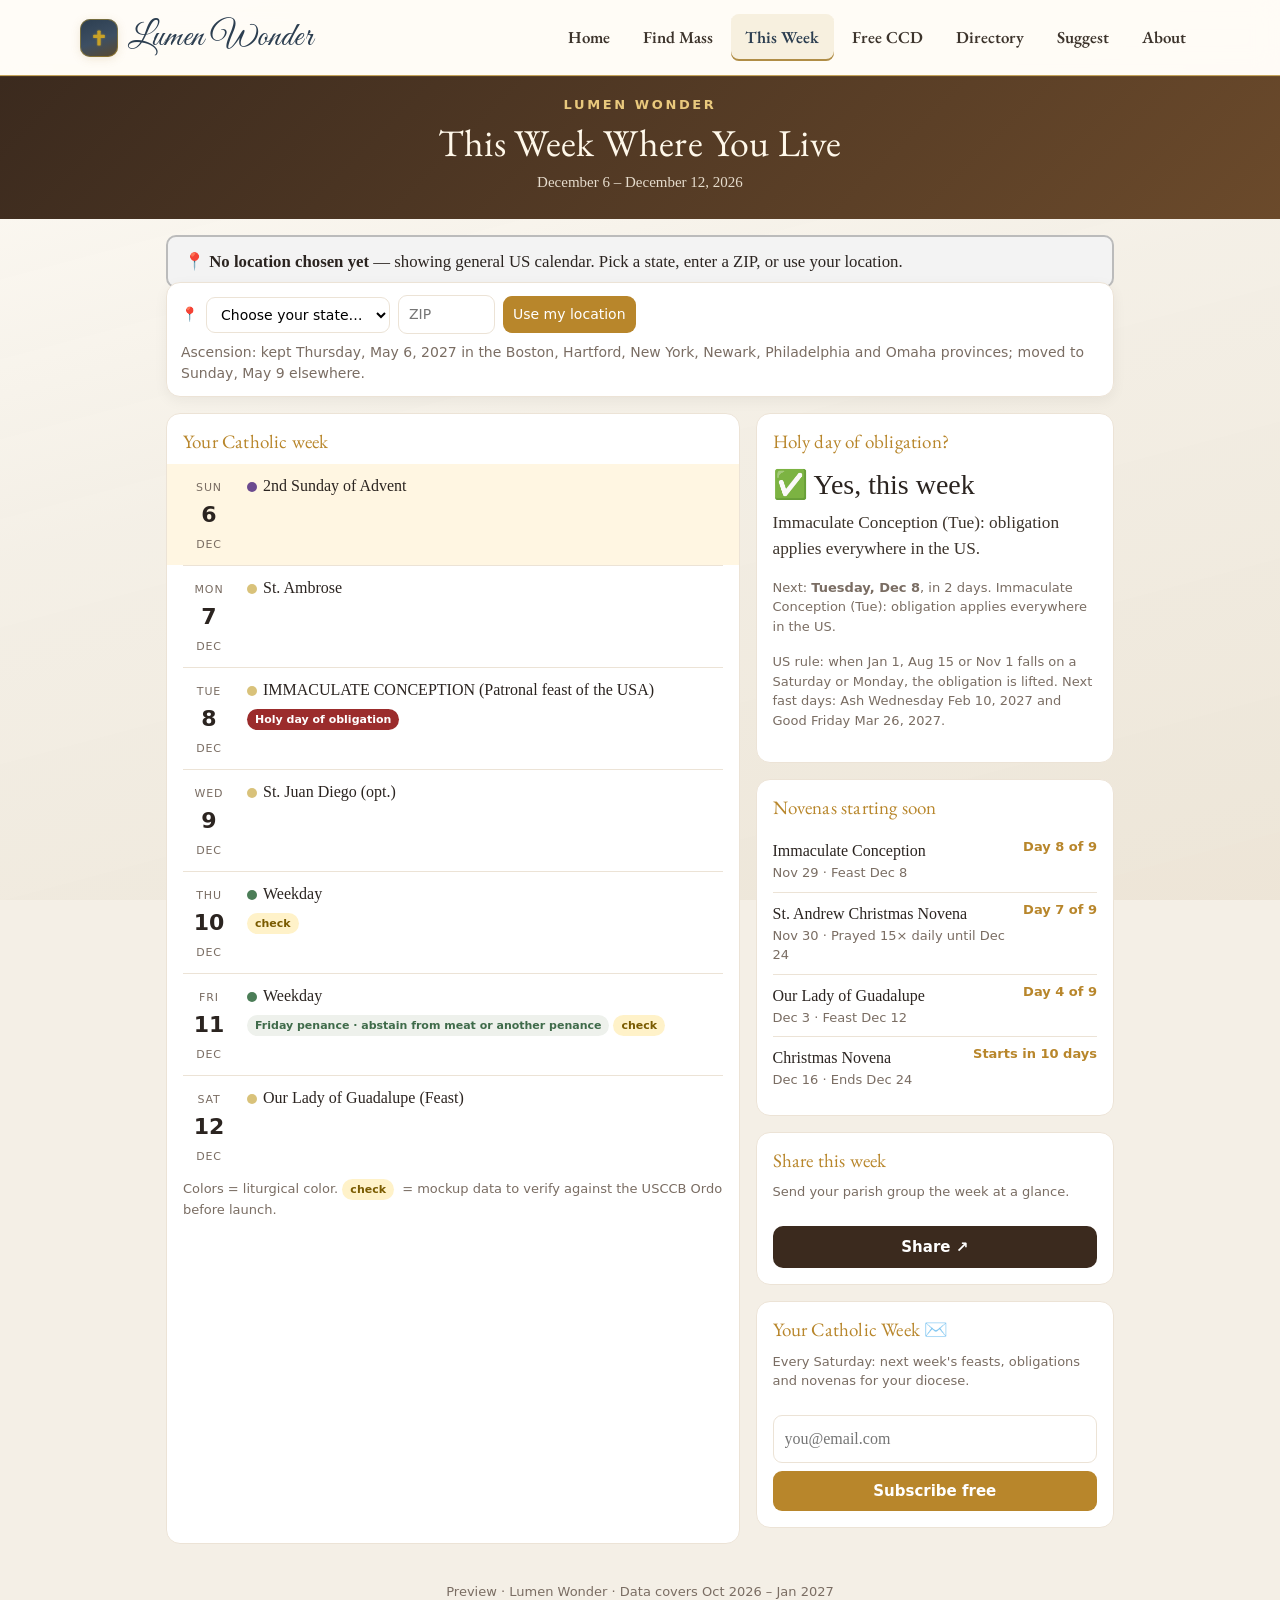
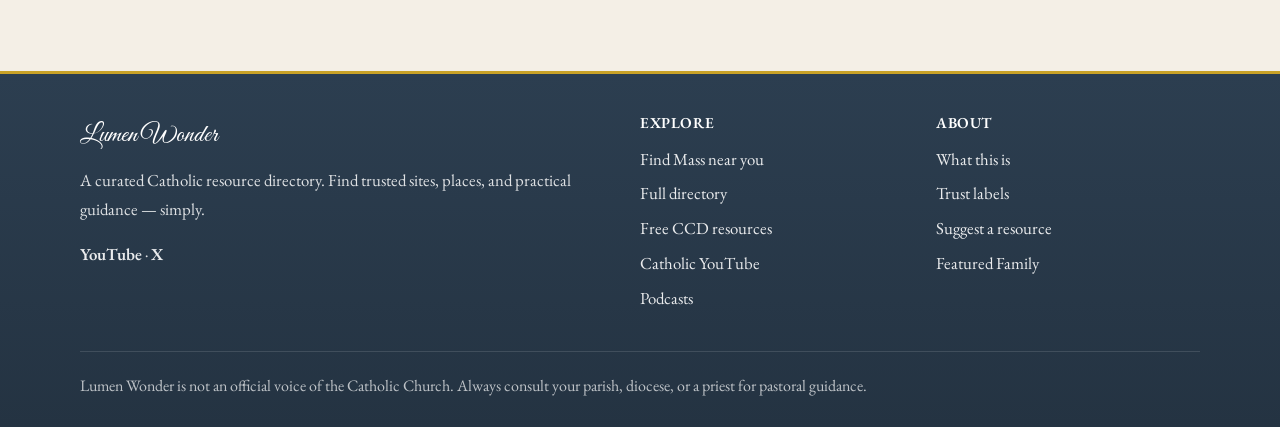
==== commit 5ed645d0: "This Week: location confirmation banner, all 50 states + DC, ZIP3 table, geolocation reverse-geocode" ====
--- a/this-week.html
+++ b/this-week.html
@@ -52,6 +52,7 @@
 .tw .side>.card{margin-bottom:16px}
 .tw{background:transparent}
 .tw .tw-hero h1,.tw .tw-hero p{color:#fff8ea !important}
+.showing{background:#fff7dc;border:2px solid #d9c27a;border-radius:10px;padding:12px 16px;margin:0 0 12px;font-size:1.05rem}.showing.none{background:#f3f3f3;border-color:#bbb}.showing .err{color:#b23a3a;display:block;font-size:.9rem;margin-top:4px}
 </style>
 </head>
 <body data-page="this-week">
@@ -60,6 +61,7 @@
 
 <section class="tw-hero"><div class="brand">Lumen Wonder</div><h1>This Week Where You Live</h1><p id="range"></p></section>
 <div class="wrap">
+ <div class="showing" id="showing" role="status" aria-live="polite"></div>
  <div class="loc">📍 <select id="state"></select><input id="zip" placeholder="ZIP" size="6" inputmode="numeric"><button id="geo">Use my location</button>
  <div class="where" id="where"></div></div>
  <div class="grid">
@@ -85,8 +87,18 @@
   <script>
 // Provinces that KEEP Ascension on Thursday (all other US provinces transfer to Sunday)
 const THU_ASC=["Boston","Hartford","New York","Newark","Philadelphia","Omaha"];
-const ST={NJ:["Newark","Archdiocese of Newark (Province of Newark)"],NY:["New York","Archdiocese of New York (Province of New York)"],PA:["Philadelphia","Archdiocese of Philadelphia"],MA:["Boston","Archdiocese of Boston"],CT:["Hartford","Archdiocese of Hartford"],NE:["Omaha","Archdiocese of Omaha"],CA:["Los Angeles","Archdiocese of Los Angeles"],TX:["San Antonio","Archdiocese of San Antonio / Galveston-Houston"],FL:["Miami","Archdiocese of Miami"],IL:["Chicago","Archdiocese of Chicago"],HI:["San Francisco","Diocese of Honolulu (Province of San Francisco)"],OH:["Cincinnati","Archdiocese of Cincinnati"],WA:["Seattle","Archdiocese of Seattle"]};
-const ZIP={"07":"NJ","08":"NJ","10":"NY","11":"NY","19":"PA","02":"MA","06":"CT","68":"NE","90":"CA","77":"TX","33":"FL","60":"IL","96":"HI","45":"OH","98":"WA"};
+// state -> [province, name]. Province = metropolitan see of the state's main ecclesiastical province.
+const SN={AL:"Alabama",AK:"Alaska",AZ:"Arizona",AR:"Arkansas",CA:"California",CO:"Colorado",CT:"Connecticut",DE:"Delaware",DC:"District of Columbia",FL:"Florida",GA:"Georgia",HI:"Hawaii",ID:"Idaho",IL:"Illinois",IN:"Indiana",IA:"Iowa",KS:"Kansas",KY:"Kentucky",LA:"Louisiana",ME:"Maine",MD:"Maryland",MA:"Massachusetts",MI:"Michigan",MN:"Minnesota",MS:"Mississippi",MO:"Missouri",MT:"Montana",NE:"Nebraska",NV:"Nevada",NH:"New Hampshire",NJ:"New Jersey",NM:"New Mexico",NY:"New York",NC:"North Carolina",ND:"North Dakota",OH:"Ohio",OK:"Oklahoma",OR:"Oregon",PA:"Pennsylvania",RI:"Rhode Island",SC:"South Carolina",SD:"South Dakota",TN:"Tennessee",TX:"Texas",UT:"Utah",VT:"Vermont",VA:"Virginia",WA:"Washington",WV:"West Virginia",WI:"Wisconsin",WY:"Wyoming"};
+const PV={AL:"Mobile",AK:"Anchorage-Juneau",AZ:"Santa Fe",AR:"Oklahoma City",CA:"Los Angeles / San Francisco",CO:"Denver",CT:"Hartford",DE:"Baltimore",DC:"Washington",FL:"Miami",GA:"Atlanta",HI:"San Francisco",ID:"Portland in Oregon",IL:"Chicago",IN:"Indianapolis",IA:"Dubuque",KS:"Kansas City in Kansas",KY:"Louisville",LA:"New Orleans",ME:"Boston",MD:"Baltimore",MA:"Boston",MI:"Detroit",MN:"St. Paul and Minneapolis",MS:"Mobile",MO:"St. Louis",MT:"Portland in Oregon",NE:"Omaha",NV:"San Francisco",NH:"Boston",NJ:"Newark",NM:"Santa Fe",NY:"New York",NC:"Atlanta",ND:"St. Paul and Minneapolis",OH:"Cincinnati",OK:"Oklahoma City",OR:"Portland in Oregon",PA:"Philadelphia",RI:"Hartford",SC:"Atlanta",SD:"St. Paul and Minneapolis",TN:"Louisville",TX:"San Antonio / Galveston-Houston",UT:"San Francisco",VT:"Boston",VA:"Baltimore",WA:"Seattle",WV:"Baltimore",WI:"Milwaukee",WY:"Denver"};
+// 3-digit ZIP prefix ranges -> state
+const ZR=[[5,5,"NY"],[10,27,"MA"],[28,29,"RI"],[30,38,"NH"],[39,49,"ME"],[50,54,"VT"],[55,55,"MA"],[56,59,"VT"],[60,69,"CT"],[70,89,"NJ"],[100,149,"NY"],[150,196,"PA"],[197,199,"DE"],[200,200,"DC"],[201,201,"VA"],[202,205,"DC"],[206,219,"MD"],[220,246,"VA"],[247,268,"WV"],[270,289,"NC"],[290,299,"SC"],[300,319,"GA"],[320,349,"FL"],[350,369,"AL"],[370,385,"TN"],[386,397,"MS"],[398,399,"GA"],[400,427,"KY"],[430,459,"OH"],[460,479,"IN"],[480,499,"MI"],[500,528,"IA"],[530,549,"WI"],[550,567,"MN"],[569,569,"DC"],[570,577,"SD"],[580,588,"ND"],[590,599,"MT"],[600,629,"IL"],[630,658,"MO"],[660,679,"KS"],[680,693,"NE"],[700,714,"LA"],[716,729,"AR"],[730,732,"OK"],[733,733,"TX"],[734,749,"OK"],[750,799,"TX"],[800,816,"CO"],[820,831,"WY"],[832,838,"ID"],[840,847,"UT"],[850,865,"AZ"],[870,884,"NM"],[885,885,"TX"],[889,898,"NV"],[900,961,"CA"],[967,968,"HI"],[970,979,"OR"],[980,994,"WA"],[995,999,"AK"]];
+// NJ dioceses by county
+const NJC={Essex:"Newark",Hudson:"Newark",Union:"Newark",Bergen:"Newark",Passaic:"Paterson",Morris:"Paterson",Sussex:"Paterson",Middlesex:"Metuchen",Somerset:"Metuchen",Hunterdon:"Metuchen",Warren:"Metuchen",Mercer:"Trenton",Monmouth:"Trenton",Ocean:"Trenton",Burlington:"Trenton",Camden:"Camden",Gloucester:"Camden",Salem:"Camden",Cumberland:"Camden",Atlantic:"Camden","Cape May":"Camden"};
+const NJZ={70:"Newark",71:"Newark",72:"Newark",73:"Newark",74:"Paterson",75:"Paterson",76:"Newark",77:"Trenton",78:"Paterson",79:"Paterson",80:"Camden",81:"Camden",82:"Camden",83:"Camden",84:"Camden",85:"Trenton",86:"Trenton",87:"Trenton",88:"Metuchen",89:"Metuchen"};
+const BURL=["08010","08011","08015","08016","08019","08022","08036","08041","08042","08046","08048","08052","08053","08054","08055","08057","08060","08064","08065","08068","08073","08075","08077","08088","08505","08511","08515","08518","08554","08562"];
+const zipState=z=>{const p=+z.slice(0,3);const r=ZR.find(r=>p>=r[0]&&p<=r[1]);return r&&r[2]};
+const zipDio=z=>BURL.includes(z)?"Trenton":NJZ[+z.slice(0,3)];
+const dioLabel=(st,dio)=>dio?(dio=="Newark"?"Archdiocese of Newark":"Diocese of "+dio)+", "+st:"Province of "+PV[st]+" ("+SN[st]+")";
 // color: w white, r red, g green, v violet
 const F={"2026-10-11":["28th Sunday in Ordinary Time","g"],"2026-10-13":["Tuesday, 28th Week in Ordinary Time","g"],"2026-10-12":["Monday, 28th Week in Ordinary Time","g"],"2026-10-14":["St. Callistus I, Pope & Martyr (opt.)","r"],"2026-10-15":["St. Teresa of Jesus (Ávila), Doctor","w"],"2026-10-16":["St. Hedwig / St. Margaret Mary Alacoque (opt.)","w"],"2026-10-17":["St. Ignatius of Antioch, Bishop & Martyr","r"],"2026-10-18":["29th Sunday in Ordinary Time","g"],"2026-10-19":["Sts. John de Brébeuf, Isaac Jogues & Companions","r"],"2026-10-20":["St. Paul of the Cross (opt.)","w"],"2026-10-22":["St. John Paul II (opt.)","w"],"2026-10-23":["St. John of Capistrano (opt.)","w"],"2026-10-24":["St. Anthony Mary Claret (opt.)","w"],"2026-10-25":["30th Sunday in Ordinary Time","g"],"2026-10-28":["Sts. Simon & Jude, Apostles","r"],"2026-11-01":["ALL SAINTS (Solemnity, on Sunday)","w"],"2026-11-02":["All Souls (Commemoration of All the Faithful Departed)","v"],"2026-11-03":["St. Martin de Porres (opt.)","w"],"2026-11-04":["St. Charles Borromeo","w"],"2026-11-08":["32nd Sunday in Ordinary Time","g"],"2026-11-09":["Dedication of the Lateran Basilica","w"],"2026-11-10":["St. Leo the Great","w"],"2026-11-11":["St. Martin of Tours","w"],"2026-11-12":["St. Josaphat","r"],"2026-11-13":["St. Frances Xavier Cabrini","w"],"2026-11-15":["33rd Sunday in Ordinary Time","g"],"2026-11-17":["St. Elizabeth of Hungary","w"],"2026-11-21":["Presentation of the Blessed Virgin Mary","w"],"2026-11-22":["OUR LORD JESUS CHRIST, KING OF THE UNIVERSE","w"],"2026-11-26":["Thanksgiving Day (US, Mass for Thanksgiving)","w"],"2026-11-29":["1st Sunday of Advent","v"],"2026-11-30":["St. Andrew, Apostle","r"],"2026-12-03":["St. Francis Xavier","w"],"2026-12-06":["2nd Sunday of Advent","v"],"2026-12-07":["St. Ambrose","w"],"2026-12-08":["IMMACULATE CONCEPTION (Patronal feast of the USA)","w"],"2026-12-09":["St. Juan Diego (opt.)","w"],"2026-12-12":["Our Lady of Guadalupe (Feast)","w"],"2026-12-13":["3rd Sunday of Advent (Gaudete)","v"],"2026-12-14":["St. John of the Cross","w"],"2026-12-20":["4th Sunday of Advent","v"],"2026-12-25":["THE NATIVITY OF THE LORD (Christmas)","w"],"2026-12-26":["St. Stephen, First Martyr","r"],"2026-12-27":["The Holy Family","w"],"2026-12-28":["Holy Innocents","r"],"2027-01-01":["MARY, HOLY MOTHER OF GOD","w"],"2027-01-03":["The Epiphany of the Lord (US: Sunday)","w"]};
 const HDO={"2026-11-01":"All Saints falls on Sunday this year, so the obligation is met by Sunday Mass.","2026-12-08":"Immaculate Conception (Tue): obligation applies everywhere in the US.","2026-12-25":"Christmas (Fri): obligation.","2027-01-01":"Mary, Mother of God (Fri): obligation."};
@@ -96,12 +108,18 @@
 const iso=d=>d.getFullYear()+"-"+String(d.getMonth()+1).padStart(2,"0")+"-"+String(d.getDate()).padStart(2,"0");
 const fmt=(d,o)=>d.toLocaleDateString("en-US",o);
 const sel=document.getElementById("state");
-Object.keys(ST).sort().forEach(k=>sel.add(new Option(k+" · "+ST[k][1],k)));
-sel.value=localStorage.lwState||"NJ";
-function render(){
- const s=sel.value,[prov,dio]=ST[s];localStorage.lwState=s;
- const asc=THU_ASC.includes(prov)?"Ascension is kept on <b>Thursday, May 6, 2027</b> (holy day of obligation) in your province.":"Ascension moves to <b>Sunday, May 9, 2027</b> in your province.";
- document.getElementById("where").innerHTML="Showing <b>"+dio+"</b>. "+asc;
+sel.add(new Option("Choose your state…",""));
+Object.keys(SN).sort((a,b)=>SN[a].localeCompare(SN[b])).forEach(k=>sel.add(new Option(SN[k],k)));
+let LOC=null;try{LOC=JSON.parse(localStorage.lwLoc||"null")}catch(e){}
+function setLoc(l,err){LOC=l;if(l)localStorage.lwLoc=JSON.stringify(l);render(err)}
+function render(err){
+ const sh=document.getElementById("showing");
+ if(LOC&&SN[LOC.st]){sel.value=LOC.st;const how=LOC.src=="zip"?"from ZIP "+LOC.zip+(LOC.dio?", approx.":""):LOC.src=="geo"?"from your location"+(LOC.county?", "+LOC.county:""):"chosen: "+SN[LOC.st];
+  sh.className="showing";sh.innerHTML="📍 Showing the calendar for: <b>"+dioLabel(LOC.st,LOC.dio)+"</b> <span class=muted>("+how+")</span>"+(err?"<span class=err>"+err+"</span>":"")}
+ else{sel.value="";sh.className="showing none";sh.innerHTML="📍 <b>No location chosen yet</b> — showing general US calendar. Pick a state, enter a ZIP, or use your location."+(err?"<span class=err>"+err+"</span>":"")}
+ const s=LOC&&SN[LOC.st]?LOC.st:null,prov=s?PV[s]:null;
+ const asc=!s?"Ascension: kept Thursday, May 6, 2027 in the Boston, Hartford, New York, Newark, Philadelphia and Omaha provinces; moved to Sunday, May 9 elsewhere.":THU_ASC.includes(prov)?"Ascension is kept on <b>Thursday, May 6, 2027</b> (holy day of obligation) in the Province of "+prov+".":"Ascension moves to <b>Sunday, May 9, 2027</b> in the Province of "+prov+".";
+ document.getElementById("where").innerHTML=asc;
  const t=new Date();t.setHours(0,0,0,0);const st=new Date(t);st.setDate(t.getDate()-t.getDay());
  const en=new Date(st);en.setDate(st.getDate()+6);
  document.getElementById("range").textContent=fmt(st,{month:"long",day:"numeric"})+" – "+fmt(en,{month:"long",day:"numeric",year:"numeric"});
@@ -121,9 +139,16 @@
  document.getElementById("hdo").innerHTML=(hdoWeek.length?'<div class="hdo-big">✅ Yes, this week</div><p>'+hdoWeek.map(x=>x[1]).join("<br>")+"</p>":'<div class="hdo-big">No, not this week</div>')+`<p class="muted">Next: <b>${fmt(nd,{weekday:"long",month:"short",day:"numeric"})}</b>, in ${days} days. ${HDO[nx]}</p><p class="muted">US rule: when Jan 1, Aug 15 or Nov 1 falls on a Saturday or Monday, the obligation is lifted. Next fast days: Ash Wednesday Feb 10, 2027 and Good Friday Mar 26, 2027.</p>`;
  document.getElementById("nov").innerHTML=NOV.map(n=>[n,Math.round((new Date(n[1]+"T00:00")-t)/864e5)]).filter(x=>x[1]>-9).slice(0,4).map(([n,dd])=>`<div class="nov"><div>${n[0]}<div class="muted">${fmt(new Date(n[1]+"T00:00"),{month:"short",day:"numeric"})} · ${n[2]}</div></div><div class="cd">${dd>1?"Starts in "+dd+" days":dd==1?"Starts tomorrow":dd==0?"Starts today":"Day "+(1-dd)+" of 9"}</div></div>`).join("");
 }
-sel.onchange=render;
-document.getElementById("zip").oninput=e=>{const z=ZIP[e.target.value.slice(0,2)];if(e.target.value.length>=5&&z){sel.value=z;render()}};
-document.getElementById("geo").onclick=()=>{navigator.geolocation?navigator.geolocation.getCurrentPosition(p=>{/* mockup: crude lon-based guess; production = reverse-geocode to diocese */const lon=p.coords.longitude;sel.value=lon>-76?"NJ":lon>-90?"IL":lon>-105?"TX":"CA";render()},()=>alert("Location blocked, pick your state or ZIP.")):alert("Not supported")};
+sel.onchange=()=>sel.value?setLoc({st:sel.value,src:"pick"}):(localStorage.removeItem("lwLoc"),setLoc(null));
+document.getElementById("zip").oninput=e=>{const z=e.target.value.replace(/\D/g,"");if(z.length<5)return;const st=zipState(z);
+ if(!st)return render("ZIP "+z+" isn't a US state ZIP we recognize. Try again or pick your state.");setLoc({st,src:"zip",zip:z.slice(0,5),dio:st=="NJ"?zipDio(z):null})};
+document.getElementById("geo").onclick=()=>{if(!navigator.geolocation)return render("Your browser doesn't support location. Pick your state or ZIP.");
+ const b=document.getElementById("geo");b.textContent="Locating…";
+ navigator.geolocation.getCurrentPosition(async p=>{try{const r=await fetch("https://api.bigdatacloud.net/data/reverse-geocode-client?latitude="+p.coords.latitude+"&longitude="+p.coords.longitude+"&localityLanguage=en");const j=await r.json();
+  const st=(j.principalSubdivisionCode||"").replace("US-","");if(j.countryCode!="US"||!SN[st])throw "We could only place you outside the US. Pick your state or ZIP.";
+  const adm=((j.localityInfo||{}).administrative||[]).map(a=>a.name).find(n=>/County$/.test(n));const cn=adm?adm.replace(/ County$/,""):null;
+  setLoc({st,src:"geo",county:adm||null,dio:st=="NJ"&&cn?NJC[cn]||null:null})}catch(e){render(typeof e=="string"?e:"Couldn't look up your location. Pick your state or ZIP.")}b.textContent="Use my location"},
+ e=>{b.textContent="Use my location";render(e.code==1?"Location permission was denied. Pick your state or enter your ZIP instead.":"Couldn't get your location. Pick your state or ZIP.")},{timeout:10000})};
 document.getElementById("share").onclick=()=>{const d={title:"This week where you live · Lumen Wonder",text:"Holy days, novenas & feasts for my diocese this week",url:location.href};navigator.share?navigator.share(d):(navigator.clipboard.writeText(d.url),alert("Link copied"))};
 render();
 </script>
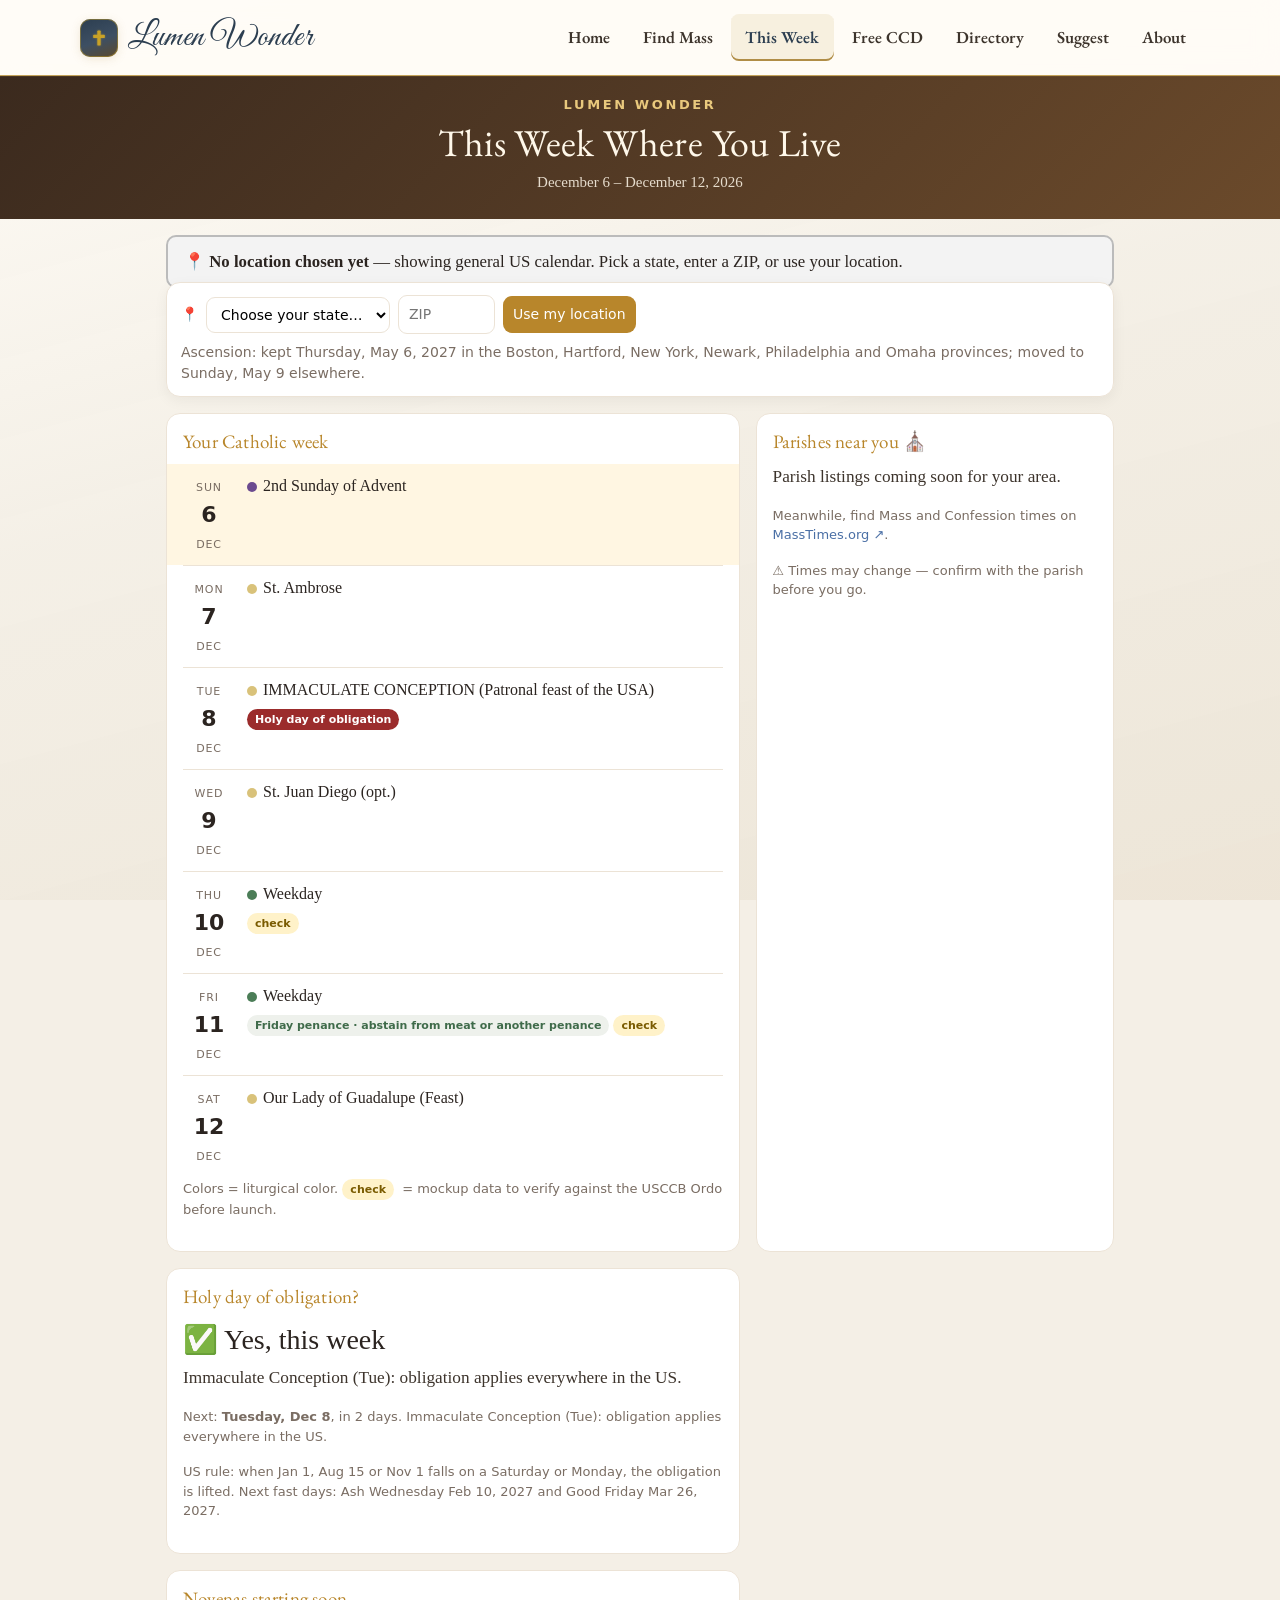
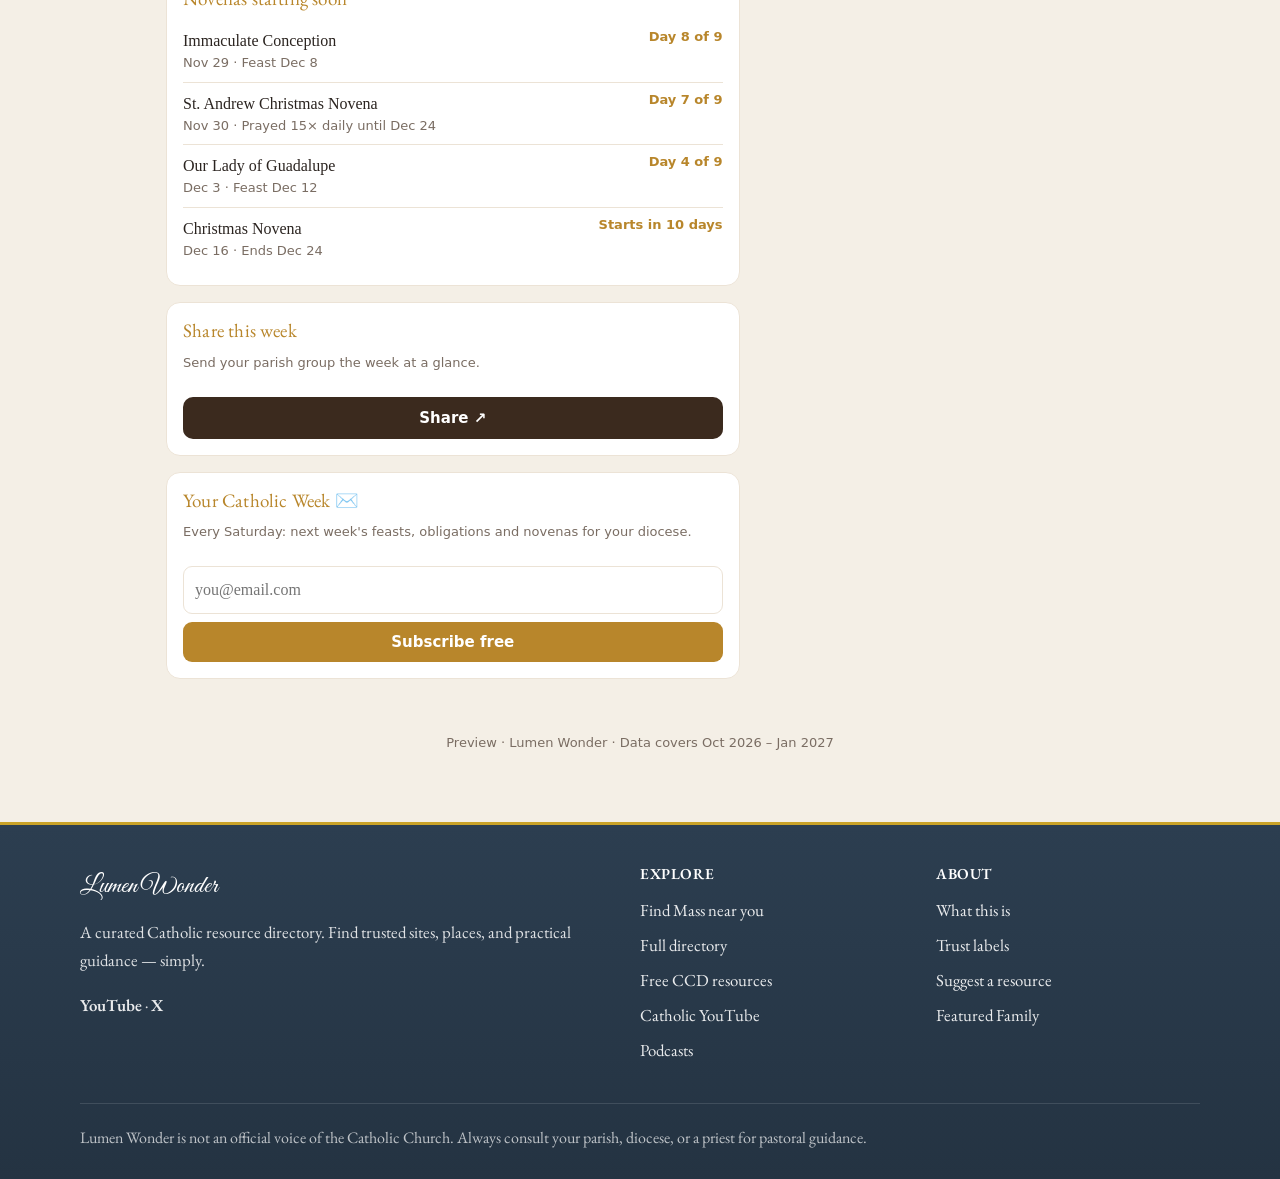
==== commit 8d31e293: "This Week: Parishes near you (Burlington County NJ test data), MassTimes fallback" ====
--- a/this-week.html
+++ b/this-week.html
@@ -54,6 +54,7 @@
 .tw .tw-hero h1,.tw .tw-hero p{color:#fff8ea !important}
 .showing{background:#fff7dc;border:2px solid #d9c27a;border-radius:10px;padding:12px 16px;margin:0 0 12px;font-size:1.05rem}.showing.none{background:#f3f3f3;border-color:#bbb}.showing .err{color:#b23a3a;display:block;font-size:.9rem;margin-top:4px}
 </style>
+<style>.par{border-top:1px solid #eee;padding:8px 0}.par b{display:block}.par .muted{font-size:.85em}.par ul{margin:4px 0 0 18px;padding:0;font-size:.9em}.par .ev{background:#fff7e0;border-radius:6px;padding:4px 8px;margin-top:4px;font-size:.88em}</style>
 </head>
 <body data-page="this-week">
   <div data-site-header></div>
@@ -67,7 +68,9 @@
  <div class="grid">
   <div class="card"><h2>Your Catholic week</h2><div id="week"></div>
    <p class="muted">Colors = liturgical color. <span class="tag t-unc">check</span> = mockup data to verify against the USCCB Ordo before launch.</p></div>
-  <div class="side">
+ <div class="card" id="parishCard"><h2>Parishes near you ⛪</h2><div id="parishes"></div>
+  <p class="muted">⚠️ Times may change — confirm with the parish before you go.</p></div>
+ <div class="side">
    <div class="card"><h2>Holy day of obligation?</h2><div id="hdo"></div></div>
    <div class="card"><h2>Novenas starting soon</h2><div id="nov"></div></div>
    <div class="card"><h2>Share this week</h2><p class="muted">Send your parish group the week at a glance.</p><button class="share" id="share">Share ↗</button></div>
@@ -137,6 +140,7 @@
  const nx=Object.keys(HDO).find(k=>new Date(k+"T00:00")>=t);
  const nd=new Date(nx+"T00:00"),days=Math.round((nd-t)/864e5);
  document.getElementById("hdo").innerHTML=(hdoWeek.length?'<div class="hdo-big">✅ Yes, this week</div><p>'+hdoWeek.map(x=>x[1]).join("<br>")+"</p>":'<div class="hdo-big">No, not this week</div>')+`<p class="muted">Next: <b>${fmt(nd,{weekday:"long",month:"short",day:"numeric"})}</b>, in ${days} days. ${HDO[nx]}</p><p class="muted">US rule: when Jan 1, Aug 15 or Nov 1 falls on a Saturday or Monday, the obligation is lifted. Next fast days: Ash Wednesday Feb 10, 2027 and Good Friday Mar 26, 2027.</p>`;
+typeof renderPar=="function"&&renderPar();
  document.getElementById("nov").innerHTML=NOV.map(n=>[n,Math.round((new Date(n[1]+"T00:00")-t)/864e5)]).filter(x=>x[1]>-9).slice(0,4).map(([n,dd])=>`<div class="nov"><div>${n[0]}<div class="muted">${fmt(new Date(n[1]+"T00:00"),{month:"short",day:"numeric"})} · ${n[2]}</div></div><div class="cd">${dd>1?"Starts in "+dd+" days":dd==1?"Starts tomorrow":dd==0?"Starts today":"Day "+(1-dd)+" of 9"}</div></div>`).join("");
 }
 sel.onchange=()=>sel.value?setLoc({st:sel.value,src:"pick"}):(localStorage.removeItem("lwLoc"),setLoc(null));
@@ -147,9 +151,22 @@
  navigator.geolocation.getCurrentPosition(async p=>{try{const r=await fetch("https://api.bigdatacloud.net/data/reverse-geocode-client?latitude="+p.coords.latitude+"&longitude="+p.coords.longitude+"&localityLanguage=en");const j=await r.json();
   const st=(j.principalSubdivisionCode||"").replace("US-","");if(j.countryCode!="US"||!SN[st])throw "We could only place you outside the US. Pick your state or ZIP.";
   const adm=((j.localityInfo||{}).administrative||[]).map(a=>a.name).find(n=>/County$/.test(n));const cn=adm?adm.replace(/ County$/,""):null;
-  setLoc({st,src:"geo",county:adm||null,dio:st=="NJ"&&cn?NJC[cn]||null:null})}catch(e){render(typeof e=="string"?e:"Couldn't look up your location. Pick your state or ZIP.")}b.textContent="Use my location"},
+  setLoc({st,src:"geo",county:adm||null,lat:p.coords.latitude,lng:p.coords.longitude,dio:st=="NJ"&&cn?NJC[cn]||null:null})}catch(e){render(typeof e=="string"?e:"Couldn't look up your location. Pick your state or ZIP.")}b.textContent="Use my location"},
  e=>{b.textContent="Use my location";render(e.code==1?"Location permission was denied. Pick your state or enter your ZIP instead.":"Couldn't get your location. Pick your state or ZIP.")},{timeout:10000})};
 document.getElementById("share").onclick=()=>{const d={title:"This week where you live · Lumen Wonder",text:"Holy days, novenas & feasts for my diocese this week",url:location.href};navigator.share?navigator.share(d):(navigator.clipboard.writeText(d.url),alert("Link copied"))};
+let PAR=null;fetch("data/parishes.json").then(r=>r.json()).then(j=>{PAR=j;renderPar()}).catch(()=>{});
+const esc=x=>String(x).replace(/[&<>"]/g,c=>({"&":"&amp;","<":"&lt;",">":"&gt;",'"':"&quot;"})[c]);
+function renderPar(){const el=document.getElementById("parishes");if(!el)return;
+ const z=LOC&&LOC.zip,near=LOC&&LOC.st=="NJ"&&((z&&(z.startsWith("080")||BURL.includes(z)))||(LOC.county&&/Burlington/.test(LOC.county))||(LOC.lat&&Math.abs(LOC.lat-40.03)<0.25&&Math.abs(LOC.lng+74.87)<0.3));
+ if(!near||!PAR){el.innerHTML='<p>Parish listings coming soon for your area.</p><p class="muted">Meanwhile, find Mass and Confession times on <a href="https://masstimes.org/" target="_blank" rel="noopener">MassTimes.org ↗</a>.</p>';return}
+ const c=LOC.lat?[LOC.lat,LOC.lng]:(PAR.zip_centroids[z]||PAR.zip_centroids["08016"]);
+ const dist=p=>{const dy=(p.lat-c[0])*69,dx=(p.lng-c[1])*69*Math.cos(c[0]*Math.PI/180);return Math.sqrt(dx*dx+dy*dy)};
+ const list=PAR.parishes.map(p=>[p,dist(p)]).sort((a,b)=>a[1]-b[1]);
+ el.innerHTML='<p class="muted">'+list.length+' parishes near '+(z?"ZIP "+z:"you")+', closest first · last checked '+fmt(new Date(PAR.last_checked+"T00:00"),{month:"short",day:"numeric",year:"numeric"})+'</p>'+list.map(([p,d])=>{
+  const times=p.mass_times.length?'<ul>'+p.mass_times.map(t=>"<li>Mass: "+esc(t)+"</li>").join("")+p.confession.map(t=>"<li>Confession: "+esc(t)+"</li>").join("")+'</ul>':'<div class="muted">'+(p.website?'Times: see <a href="'+esc(p.website)+'" target="_blank" rel="noopener">parish website ↗</a>':"No website found")+'</div>';
+  const links=[p.website&&p.mass_times.length?'<a href="'+esc(p.website)+'" target="_blank" rel="noopener">Website ↗</a>':"",p.bulletin?'<a href="'+esc(p.bulletin)+'" target="_blank" rel="noopener">Bulletin (PDF) ↗</a>':""].filter(Boolean).join(" · ");
+  const ev=(p.events||[]).filter(e=>new Date(e.date+"T23:59")>=new Date()).map(e=>'<div class="ev">📅 '+fmt(new Date(e.date+"T00:00"),{weekday:"short",month:"short",day:"numeric"})+": "+esc(e.title)+' <a href="'+esc(e.source)+'" target="_blank" rel="noopener">source ↗</a></div>').join("");
+  return '<div class="par"><b>'+esc(p.name)+'</b><span class="muted">'+esc(p.address)+" · ~"+d.toFixed(1)+" mi</span>"+times+(links?'<div class="muted">'+links+"</div>":"")+ev+"</div>"}).join("")}
 render();
 </script>
 </body>
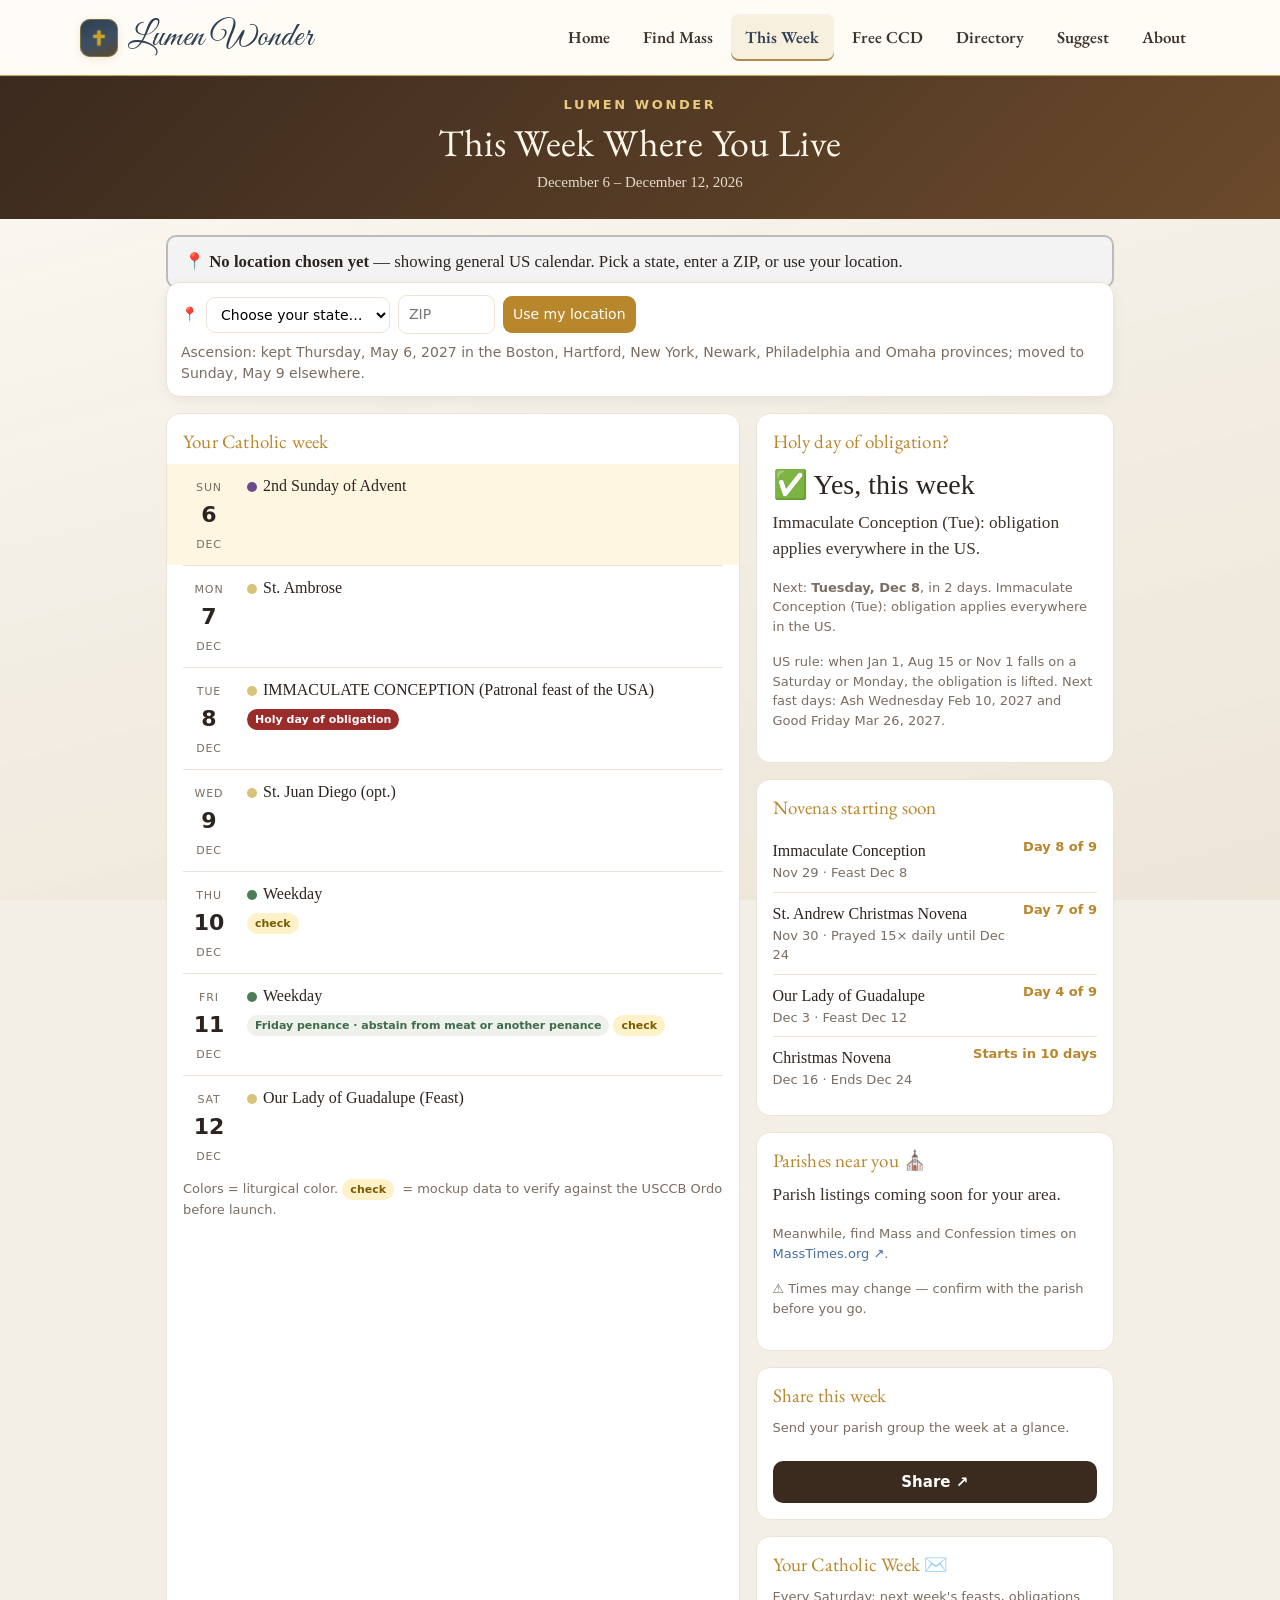
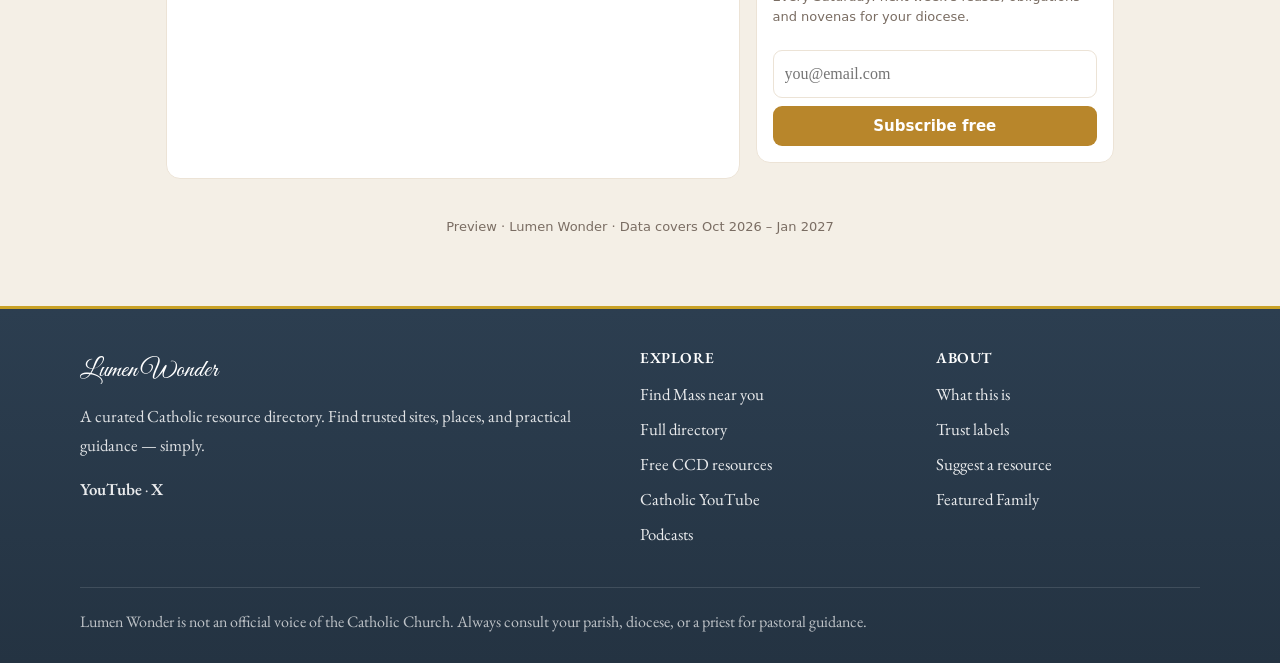
==== commit 488fe08b: "This Week: move Parishes card into side column" ====
--- a/this-week.html
+++ b/this-week.html
@@ -68,11 +68,11 @@
  <div class="grid">
   <div class="card"><h2>Your Catholic week</h2><div id="week"></div>
    <p class="muted">Colors = liturgical color. <span class="tag t-unc">check</span> = mockup data to verify against the USCCB Ordo before launch.</p></div>
- <div class="card" id="parishCard"><h2>Parishes near you ⛪</h2><div id="parishes"></div>
-  <p class="muted">⚠️ Times may change — confirm with the parish before you go.</p></div>
- <div class="side">
+  <div class="side">
    <div class="card"><h2>Holy day of obligation?</h2><div id="hdo"></div></div>
    <div class="card"><h2>Novenas starting soon</h2><div id="nov"></div></div>
+   <div class="card" id="parishCard"><h2>Parishes near you ⛪</h2><div id="parishes"></div>
+  <p class="muted">⚠️ Times may change — confirm with the parish before you go.</p></div>
    <div class="card"><h2>Share this week</h2><p class="muted">Send your parish group the week at a glance.</p><button class="share" id="share">Share ↗</button></div>
    <div class="card sub"><h2>Your Catholic Week ✉️</h2><p class="muted">Every Saturday: next week's feasts, obligations and novenas for your diocese.</p><input placeholder="you@email.com"><button type="button" onclick="alert('Mockup only, signup not connected.')">Subscribe free</button></div>
   </div>
